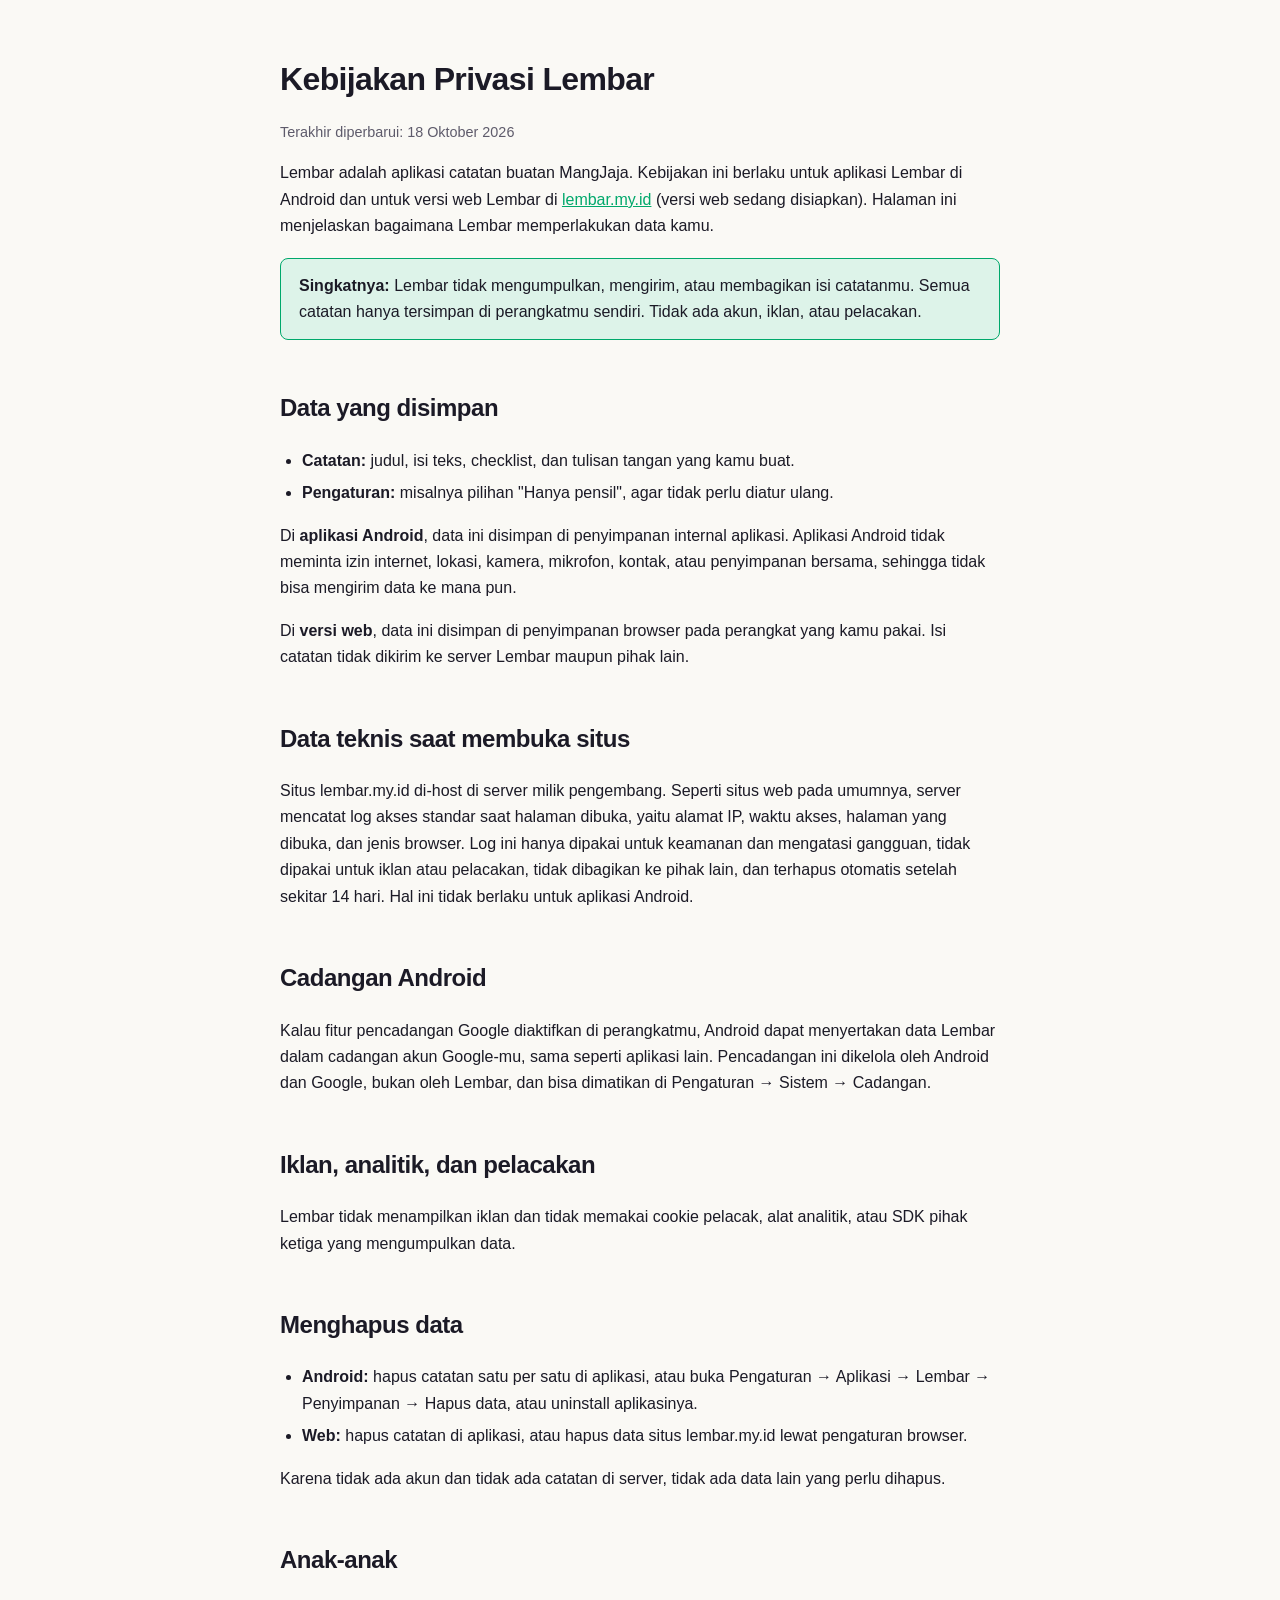
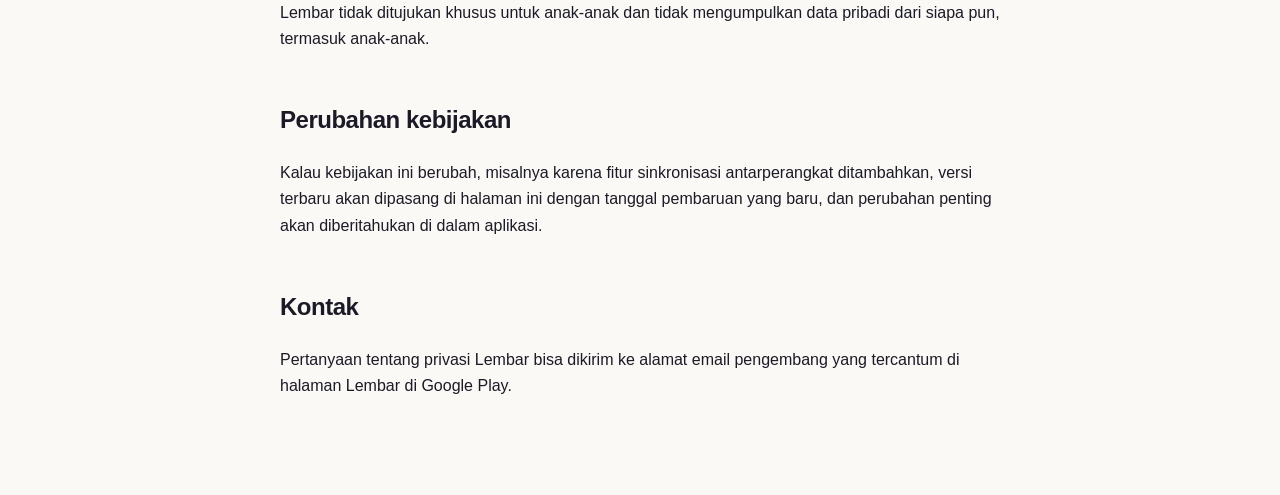
==== privacy/index.html @ 8554d425 "Latar situs #FAF9F5 sesuai aplikasi Co-Authored-By: Claude Opus 5.5 <noreply@anthropic.com> Claude-S" ====
<!doctype html>
<html lang="id">
<head>
  <meta charset="utf-8" />
  <meta name="viewport" content="width=device-width, initial-scale=1" />
  <title>Kebijakan Privasi - Lembar</title>
  <style>
    body { font-family: -apple-system, "Segoe UI", Roboto, Arial, sans-serif; max-width: 720px; margin: 0 auto; padding: 32px 20px 80px; color: #1B1A26; background: #FAF9F5; line-height: 1.65; }
    h1 { font-family: -apple-system, "Segoe UI", Roboto, Arial, sans-serif; font-weight: 800; letter-spacing: -0.02em; font-size: 2em; margin-bottom: 4px; }
    h2 { font-family: -apple-system, "Segoe UI", Roboto, Arial, sans-serif; font-weight: 800; letter-spacing: -0.02em; margin-top: 2em; }
    .updated { color: #5E5B6B; font-size: 0.9em; }
    .box { background: #DDF3E9; border-radius: 8px; border: 1.5px solid #00A86B; padding: 14px 18px; margin: 18px 0; }
    ul { padding-left: 22px; }
    li { margin-bottom: 6px; }
    a { color: #00A86B; }
  </style>
</head>
<body>
  <h1>Kebijakan Privasi Lembar</h1>
  <p class="updated">Terakhir diperbarui: 18 Oktober 2026</p>

  <p>Lembar adalah aplikasi catatan buatan MangJaja. Kebijakan ini berlaku untuk aplikasi Lembar
  di Android dan untuk versi web Lembar di <a href="https://lembar.my.id">lembar.my.id</a>
  (versi web sedang disiapkan). Halaman ini menjelaskan bagaimana Lembar memperlakukan data kamu.</p>

  <div class="box">
    <strong>Singkatnya:</strong> Lembar tidak mengumpulkan, mengirim, atau membagikan isi catatanmu.
    Semua catatan hanya tersimpan di perangkatmu sendiri. Tidak ada akun, iklan, atau pelacakan.
  </div>

  <h2>Data yang disimpan</h2>
  <ul>
    <li><strong>Catatan:</strong> judul, isi teks, checklist, dan tulisan tangan yang kamu buat.</li>
    <li><strong>Pengaturan:</strong> misalnya pilihan "Hanya pensil", agar tidak perlu diatur ulang.</li>
  </ul>
  <p>Di <strong>aplikasi Android</strong>, data ini disimpan di penyimpanan internal aplikasi.
  Aplikasi Android tidak meminta izin internet, lokasi, kamera, mikrofon, kontak, atau penyimpanan
  bersama, sehingga tidak bisa mengirim data ke mana pun.</p>
  <p>Di <strong>versi web</strong>, data ini disimpan di penyimpanan browser pada perangkat yang
  kamu pakai. Isi catatan tidak dikirim ke server Lembar maupun pihak lain.</p>

  <h2>Data teknis saat membuka situs</h2>
  <p>Situs lembar.my.id di-host di server milik pengembang. Seperti situs web pada umumnya, server
  mencatat log akses standar saat halaman dibuka, yaitu alamat IP, waktu akses, halaman yang
  dibuka, dan jenis browser. Log ini hanya dipakai untuk keamanan dan mengatasi gangguan, tidak
  dipakai untuk iklan atau pelacakan, tidak dibagikan ke pihak lain, dan terhapus otomatis setelah
  sekitar 14 hari. Hal ini tidak berlaku untuk aplikasi Android.</p>

  <h2>Cadangan Android</h2>
  <p>Kalau fitur pencadangan Google diaktifkan di perangkatmu, Android dapat menyertakan data
  Lembar dalam cadangan akun Google-mu, sama seperti aplikasi lain. Pencadangan ini dikelola oleh
  Android dan Google, bukan oleh Lembar, dan bisa dimatikan di Pengaturan &rarr; Sistem &rarr;
  Cadangan.</p>

  <h2>Iklan, analitik, dan pelacakan</h2>
  <p>Lembar tidak menampilkan iklan dan tidak memakai cookie pelacak, alat analitik, atau SDK pihak
  ketiga yang mengumpulkan data.</p>

  <h2>Menghapus data</h2>
  <ul>
    <li><strong>Android:</strong> hapus catatan satu per satu di aplikasi, atau buka Pengaturan &rarr;
      Aplikasi &rarr; Lembar &rarr; Penyimpanan &rarr; Hapus data, atau uninstall aplikasinya.</li>
    <li><strong>Web:</strong> hapus catatan di aplikasi, atau hapus data situs lembar.my.id lewat
      pengaturan browser.</li>
  </ul>
  <p>Karena tidak ada akun dan tidak ada catatan di server, tidak ada data lain yang perlu dihapus.</p>

  <h2>Anak-anak</h2>
  <p>Lembar tidak ditujukan khusus untuk anak-anak dan tidak mengumpulkan data pribadi dari siapa pun,
  termasuk anak-anak.</p>

  <h2>Perubahan kebijakan</h2>
  <p>Kalau kebijakan ini berubah, misalnya karena fitur sinkronisasi antarperangkat ditambahkan,
  versi terbaru akan dipasang di halaman ini dengan tanggal pembaruan yang baru, dan perubahan
  penting akan diberitahukan di dalam aplikasi.</p>

  <h2>Kontak</h2>
  <p>Pertanyaan tentang privasi Lembar bisa dikirim ke alamat email pengembang yang tercantum di
  halaman Lembar di Google Play.</p>
</body>
</html>
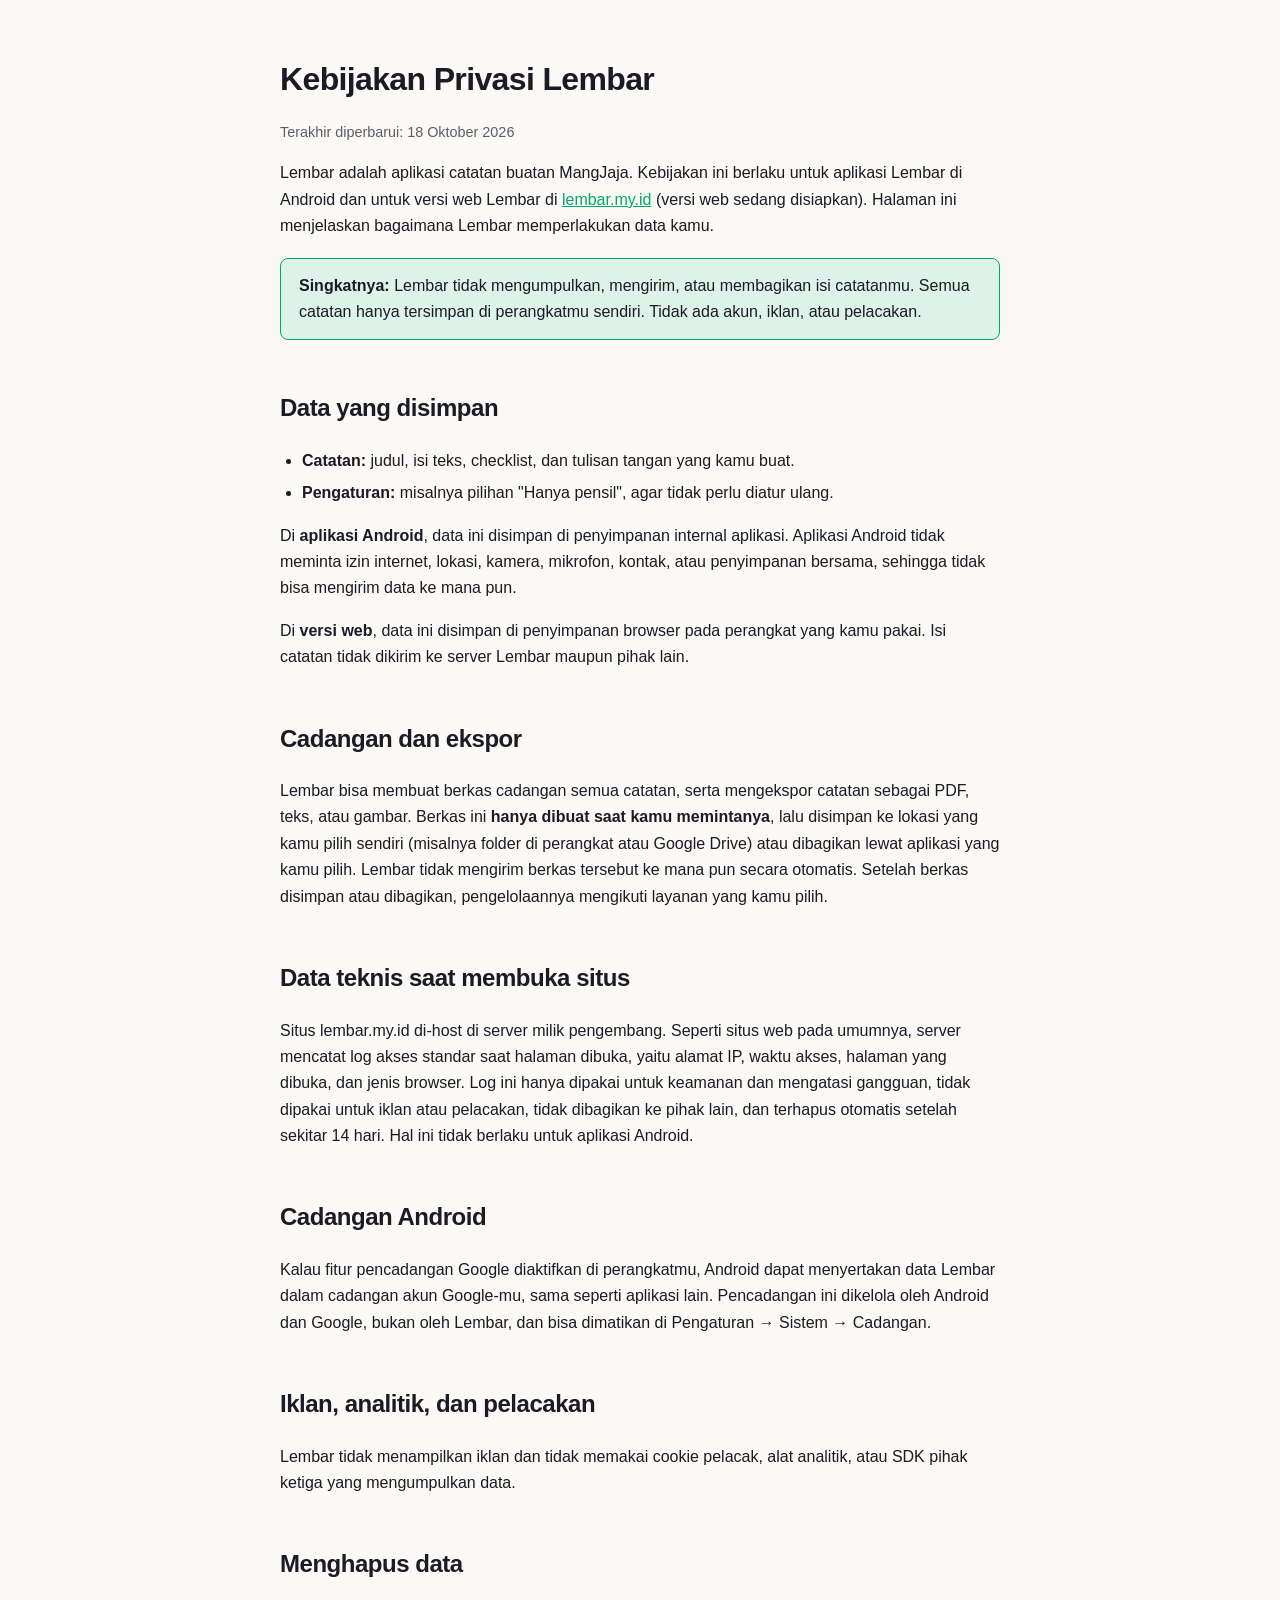
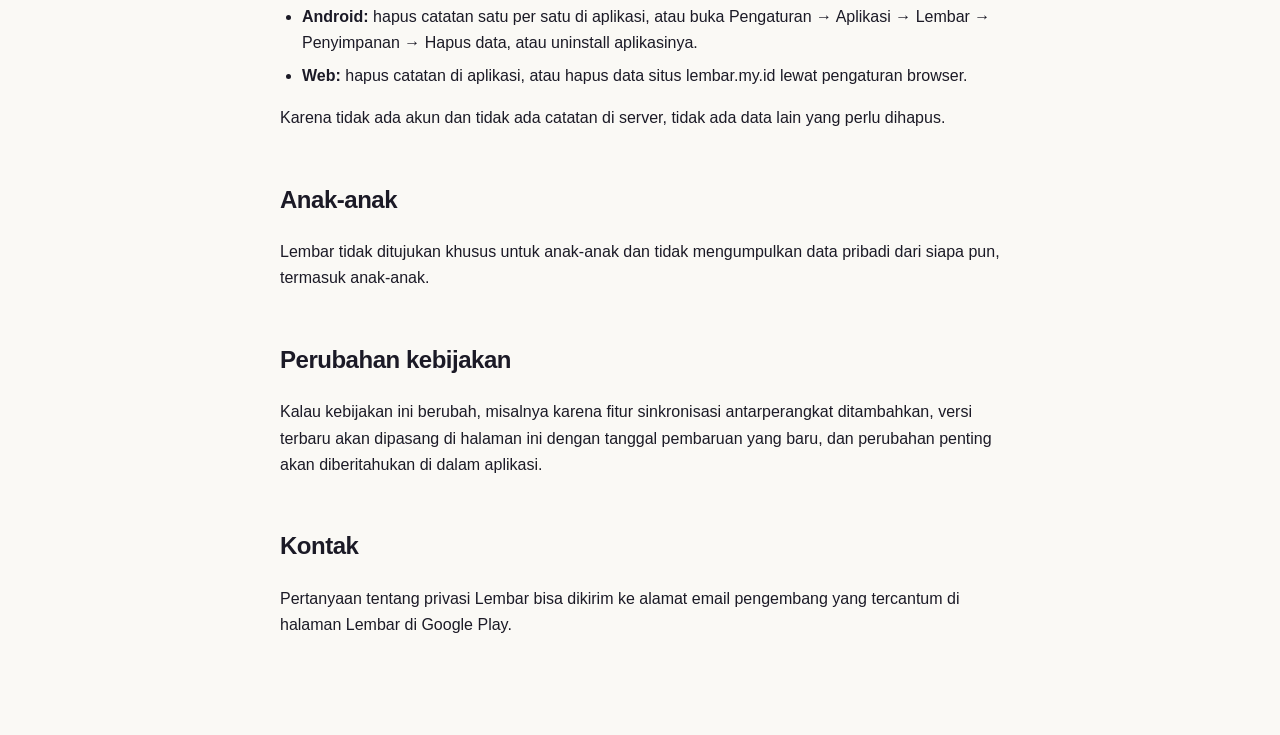
==== commit ba40a0f1: "Kebijakan privasi: cadangan dan ekspor hanya atas permintaan pengguna Co-Authored-By: Claude Opus 5." ====
--- a/privacy/index.html
+++ b/privacy/index.html
@@ -39,6 +39,13 @@
   <p>Di <strong>versi web</strong>, data ini disimpan di penyimpanan browser pada perangkat yang
   kamu pakai. Isi catatan tidak dikirim ke server Lembar maupun pihak lain.</p>
 
+  <h2>Cadangan dan ekspor</h2>
+  <p>Lembar bisa membuat berkas cadangan semua catatan, serta mengekspor catatan sebagai PDF, teks,
+  atau gambar. Berkas ini <strong>hanya dibuat saat kamu memintanya</strong>, lalu disimpan ke lokasi
+  yang kamu pilih sendiri (misalnya folder di perangkat atau Google Drive) atau dibagikan lewat
+  aplikasi yang kamu pilih. Lembar tidak mengirim berkas tersebut ke mana pun secara otomatis.
+  Setelah berkas disimpan atau dibagikan, pengelolaannya mengikuti layanan yang kamu pilih.</p>
+
   <h2>Data teknis saat membuka situs</h2>
   <p>Situs lembar.my.id di-host di server milik pengembang. Seperti situs web pada umumnya, server
   mencatat log akses standar saat halaman dibuka, yaitu alamat IP, waktu akses, halaman yang
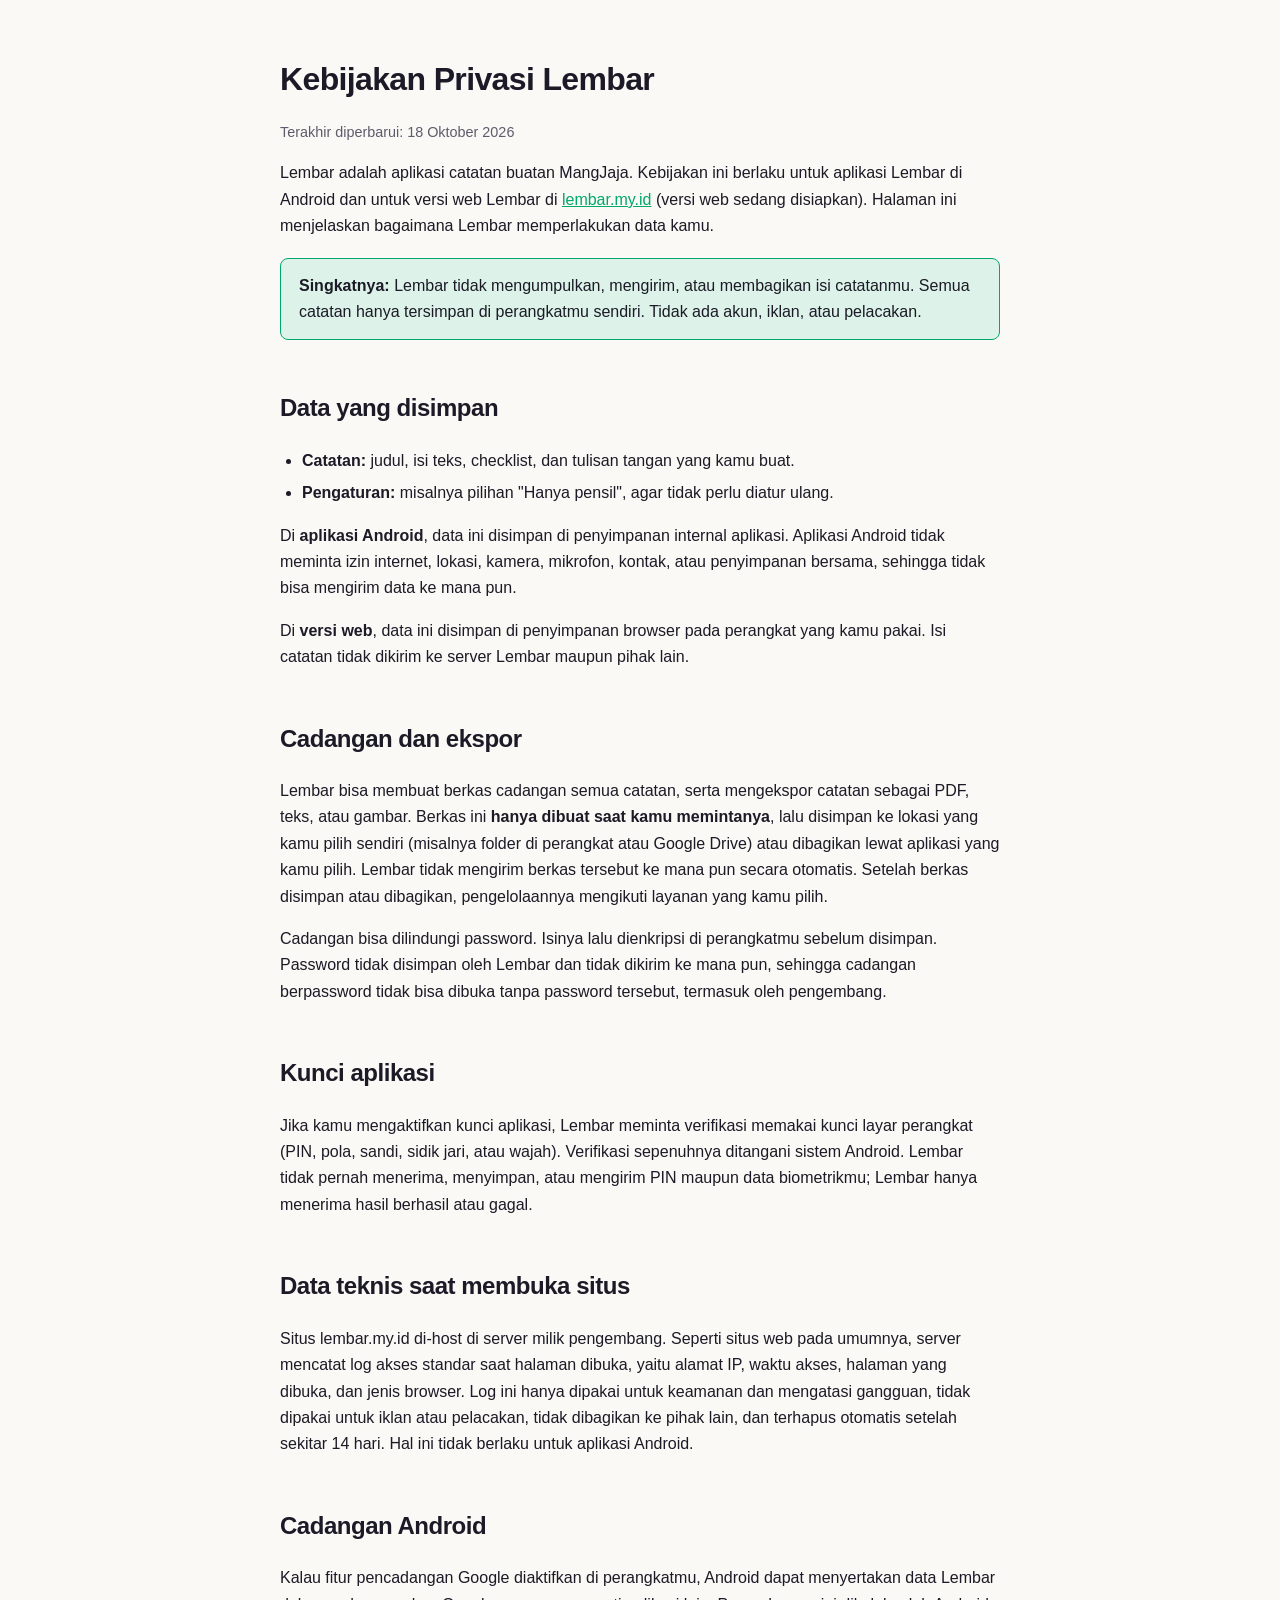
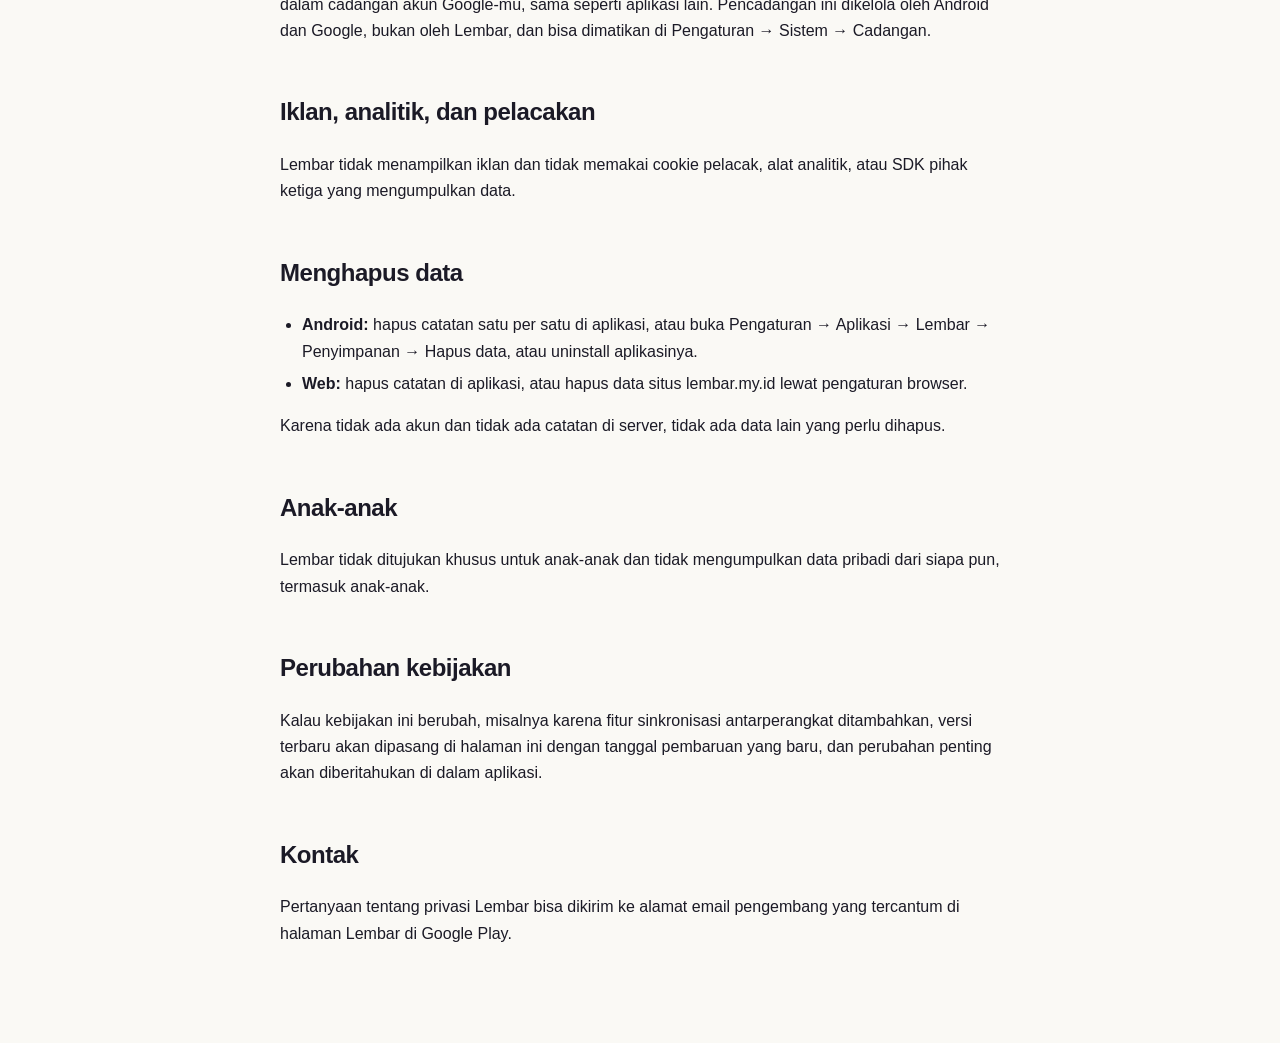
==== commit f494a032: "Kebijakan privasi: kunci aplikasi dan cadangan berpassword Co-Authored-By: Claude Opus 5.5 <noreply@" ====
--- a/privacy/index.html
+++ b/privacy/index.html
@@ -45,6 +45,15 @@
   yang kamu pilih sendiri (misalnya folder di perangkat atau Google Drive) atau dibagikan lewat
   aplikasi yang kamu pilih. Lembar tidak mengirim berkas tersebut ke mana pun secara otomatis.
   Setelah berkas disimpan atau dibagikan, pengelolaannya mengikuti layanan yang kamu pilih.</p>
+  <p>Cadangan bisa dilindungi password. Isinya lalu dienkripsi di perangkatmu sebelum disimpan.
+  Password tidak disimpan oleh Lembar dan tidak dikirim ke mana pun, sehingga cadangan berpassword
+  tidak bisa dibuka tanpa password tersebut, termasuk oleh pengembang.</p>
+
+  <h2>Kunci aplikasi</h2>
+  <p>Jika kamu mengaktifkan kunci aplikasi, Lembar meminta verifikasi memakai kunci layar perangkat
+  (PIN, pola, sandi, sidik jari, atau wajah). Verifikasi sepenuhnya ditangani sistem Android. Lembar
+  tidak pernah menerima, menyimpan, atau mengirim PIN maupun data biometrikmu; Lembar hanya menerima
+  hasil berhasil atau gagal.</p>
 
   <h2>Data teknis saat membuka situs</h2>
   <p>Situs lembar.my.id di-host di server milik pengembang. Seperti situs web pada umumnya, server
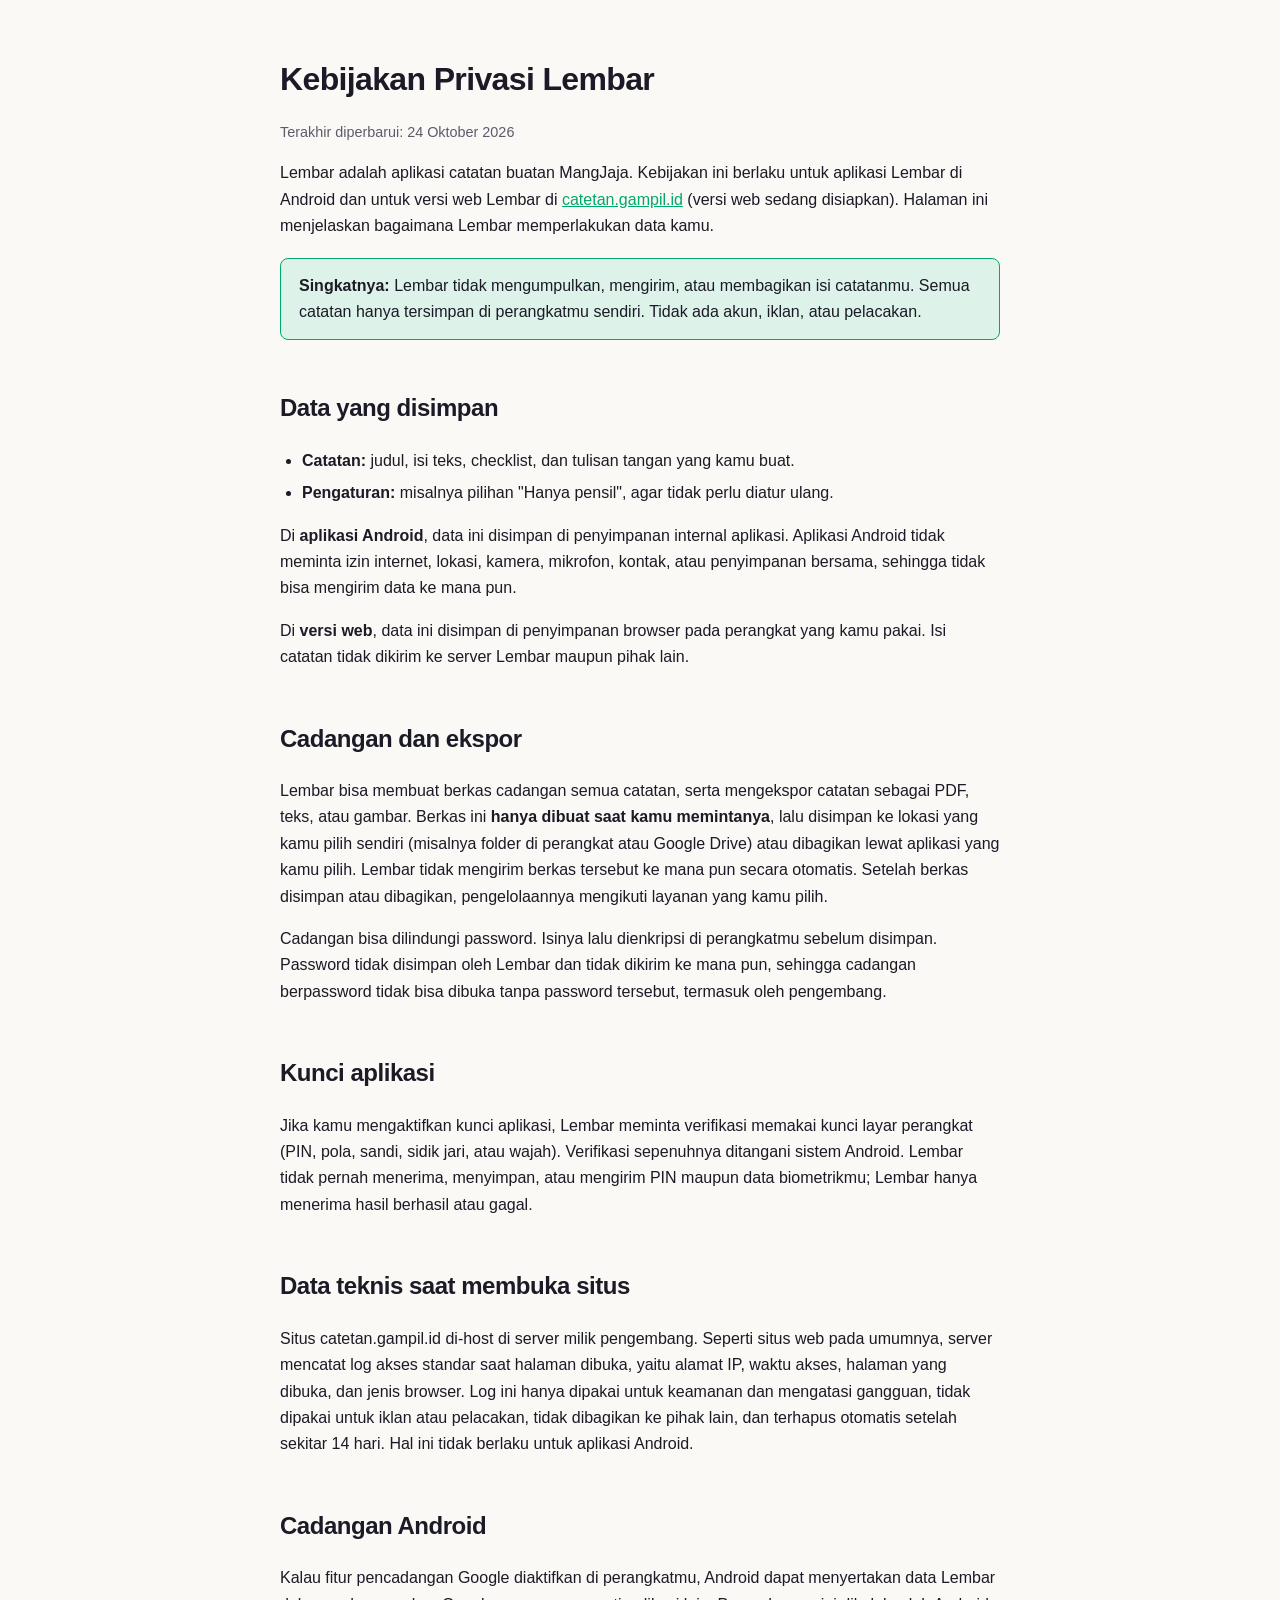
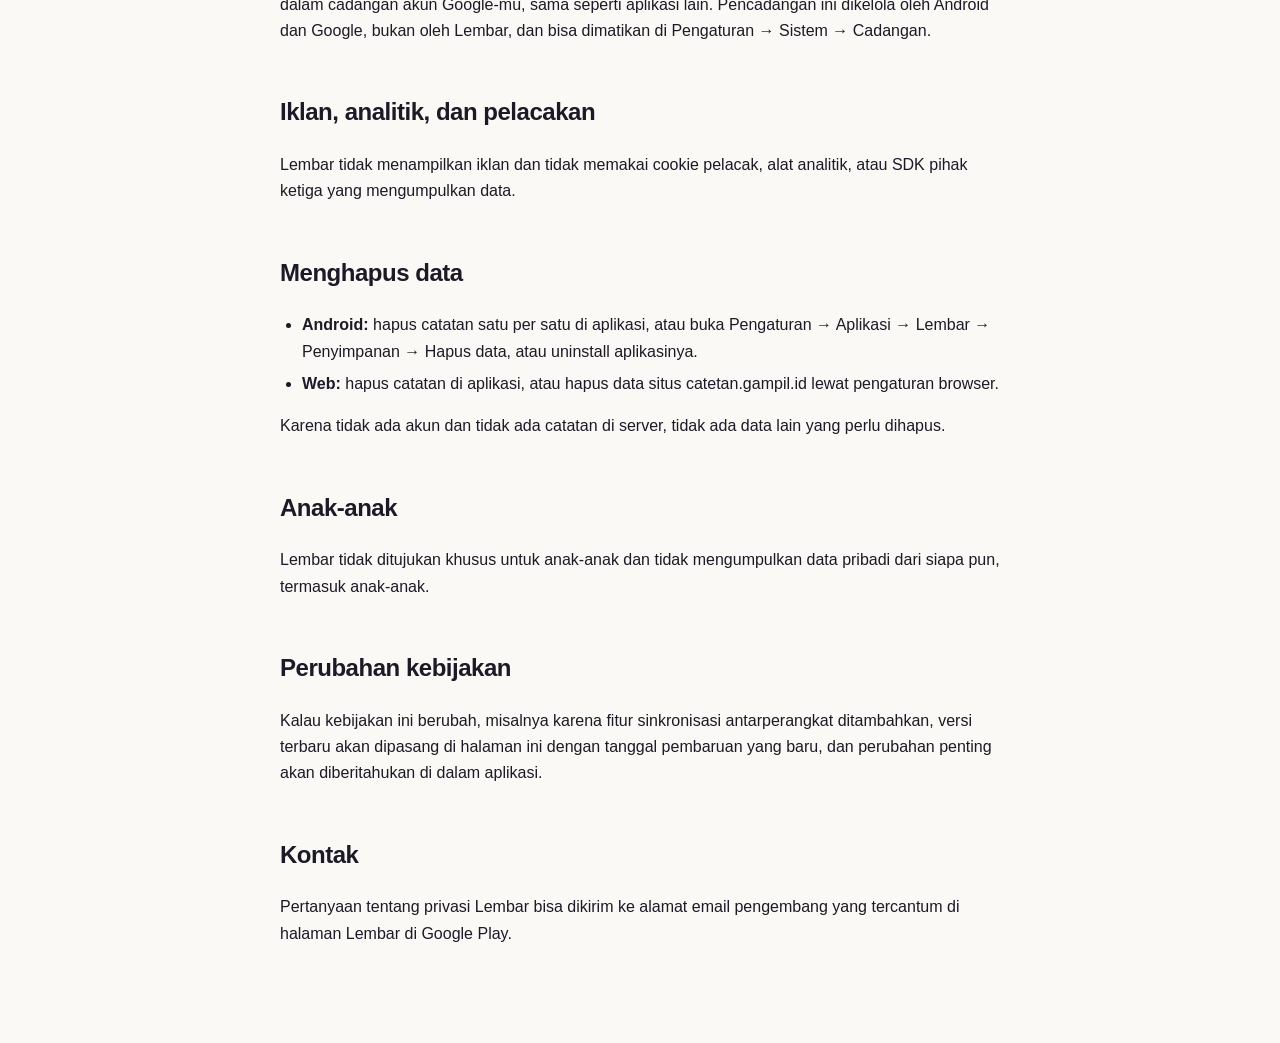
==== commit 27084581: "Pindah ke domain catetan.gampil.id lembar.my.id dialihkan permanen ke domain baru.  Co-Authored-By: " ====
--- a/privacy/index.html
+++ b/privacy/index.html
@@ -17,10 +17,10 @@
 </head>
 <body>
   <h1>Kebijakan Privasi Lembar</h1>
-  <p class="updated">Terakhir diperbarui: 18 Oktober 2026</p>
+  <p class="updated">Terakhir diperbarui: 24 Oktober 2026</p>
 
   <p>Lembar adalah aplikasi catatan buatan MangJaja. Kebijakan ini berlaku untuk aplikasi Lembar
-  di Android dan untuk versi web Lembar di <a href="https://lembar.my.id">lembar.my.id</a>
+  di Android dan untuk versi web Lembar di <a href="https://catetan.gampil.id">catetan.gampil.id</a>
   (versi web sedang disiapkan). Halaman ini menjelaskan bagaimana Lembar memperlakukan data kamu.</p>
 
   <div class="box">
@@ -56,7 +56,7 @@
   hasil berhasil atau gagal.</p>
 
   <h2>Data teknis saat membuka situs</h2>
-  <p>Situs lembar.my.id di-host di server milik pengembang. Seperti situs web pada umumnya, server
+  <p>Situs catetan.gampil.id di-host di server milik pengembang. Seperti situs web pada umumnya, server
   mencatat log akses standar saat halaman dibuka, yaitu alamat IP, waktu akses, halaman yang
   dibuka, dan jenis browser. Log ini hanya dipakai untuk keamanan dan mengatasi gangguan, tidak
   dipakai untuk iklan atau pelacakan, tidak dibagikan ke pihak lain, dan terhapus otomatis setelah
@@ -76,7 +76,7 @@
   <ul>
     <li><strong>Android:</strong> hapus catatan satu per satu di aplikasi, atau buka Pengaturan &rarr;
       Aplikasi &rarr; Lembar &rarr; Penyimpanan &rarr; Hapus data, atau uninstall aplikasinya.</li>
-    <li><strong>Web:</strong> hapus catatan di aplikasi, atau hapus data situs lembar.my.id lewat
+    <li><strong>Web:</strong> hapus catatan di aplikasi, atau hapus data situs catetan.gampil.id lewat
       pengaturan browser.</li>
   </ul>
   <p>Karena tidak ada akun dan tidak ada catatan di server, tidak ada data lain yang perlu dihapus.</p>
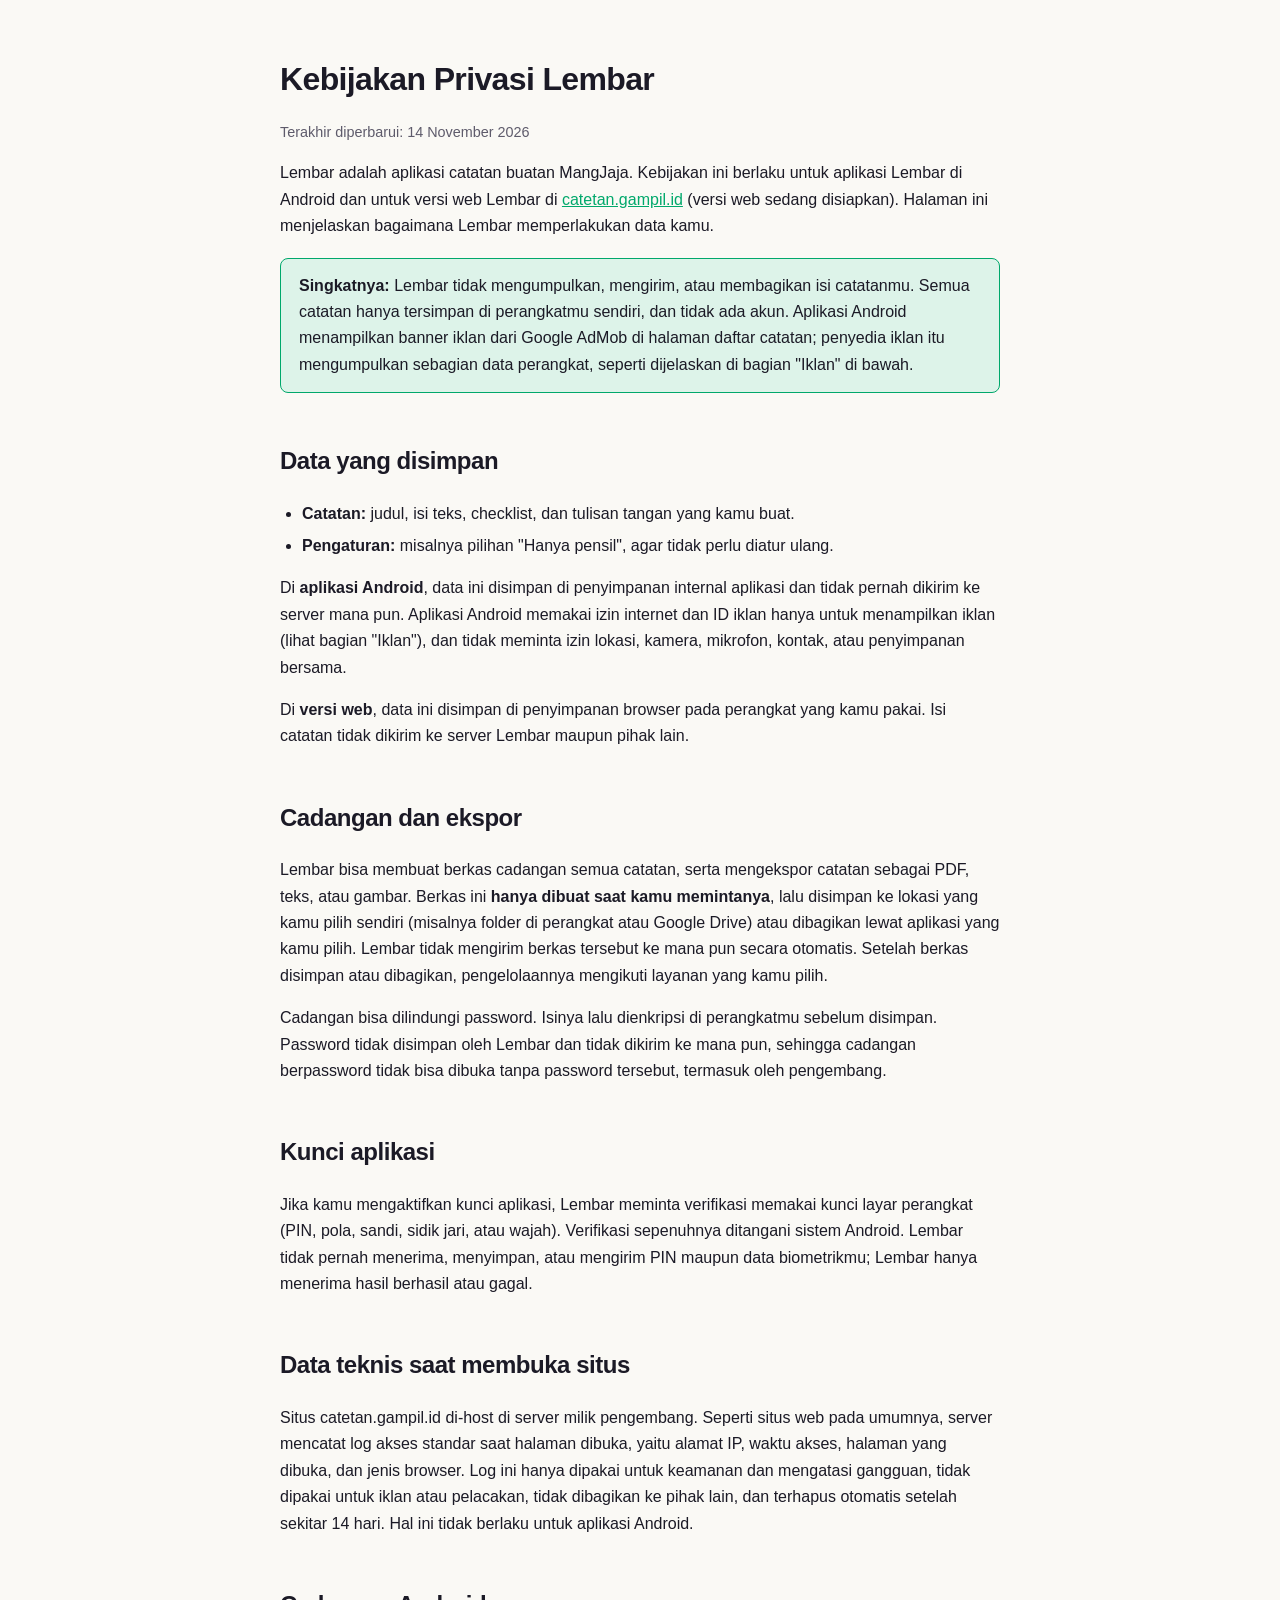
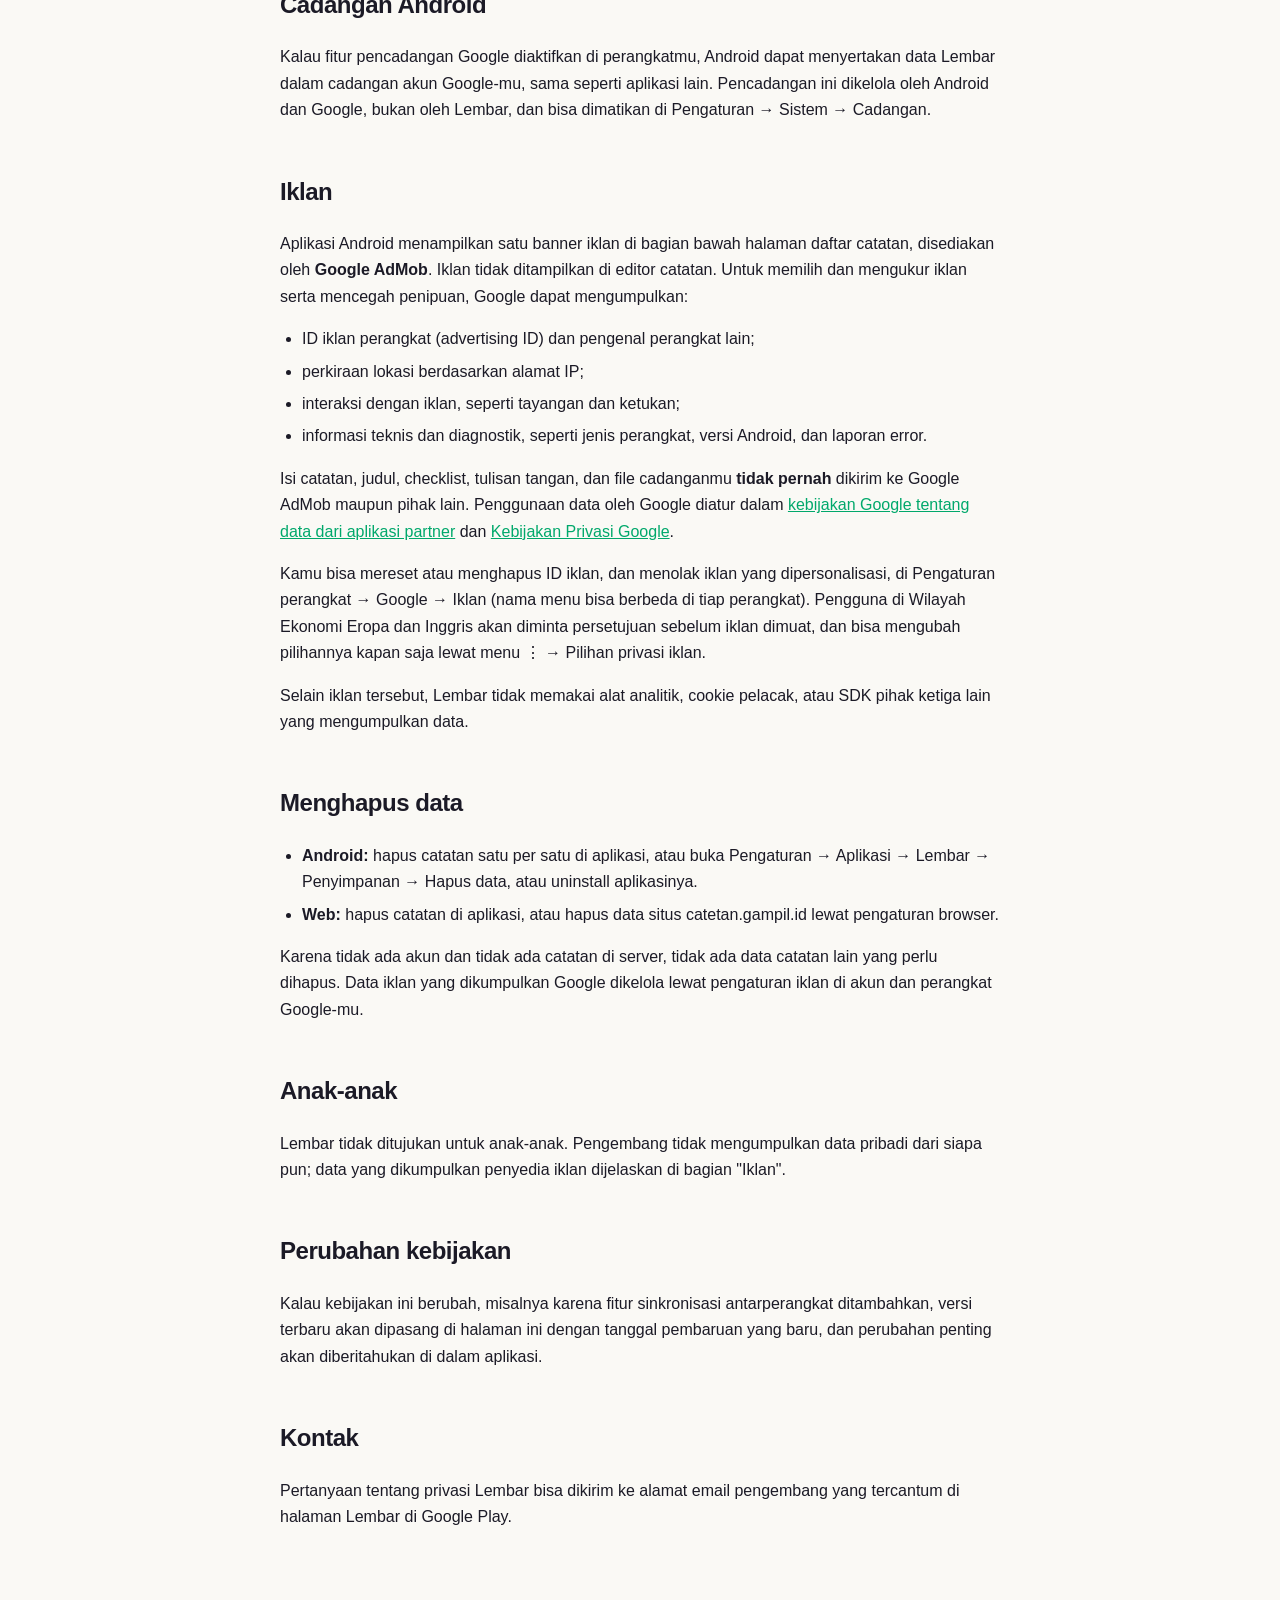
==== commit eddb9bff: "Kebijakan privasi: jelaskan banner Google AdMob di aplikasi Android Co-Authored-By: Claude Opus 5.5 " ====
--- a/privacy/index.html
+++ b/privacy/index.html
@@ -17,7 +17,7 @@
 </head>
 <body>
   <h1>Kebijakan Privasi Lembar</h1>
-  <p class="updated">Terakhir diperbarui: 24 Oktober 2026</p>
+  <p class="updated">Terakhir diperbarui: 14 November 2026</p>
 
   <p>Lembar adalah aplikasi catatan buatan MangJaja. Kebijakan ini berlaku untuk aplikasi Lembar
   di Android dan untuk versi web Lembar di <a href="https://catetan.gampil.id">catetan.gampil.id</a>
@@ -25,7 +25,9 @@
 
   <div class="box">
     <strong>Singkatnya:</strong> Lembar tidak mengumpulkan, mengirim, atau membagikan isi catatanmu.
-    Semua catatan hanya tersimpan di perangkatmu sendiri. Tidak ada akun, iklan, atau pelacakan.
+    Semua catatan hanya tersimpan di perangkatmu sendiri, dan tidak ada akun. Aplikasi Android
+    menampilkan banner iklan dari Google AdMob di halaman daftar catatan; penyedia iklan itu
+    mengumpulkan sebagian data perangkat, seperti dijelaskan di bagian "Iklan" di bawah.
   </div>
 
   <h2>Data yang disimpan</h2>
@@ -33,9 +35,10 @@
     <li><strong>Catatan:</strong> judul, isi teks, checklist, dan tulisan tangan yang kamu buat.</li>
     <li><strong>Pengaturan:</strong> misalnya pilihan "Hanya pensil", agar tidak perlu diatur ulang.</li>
   </ul>
-  <p>Di <strong>aplikasi Android</strong>, data ini disimpan di penyimpanan internal aplikasi.
-  Aplikasi Android tidak meminta izin internet, lokasi, kamera, mikrofon, kontak, atau penyimpanan
-  bersama, sehingga tidak bisa mengirim data ke mana pun.</p>
+  <p>Di <strong>aplikasi Android</strong>, data ini disimpan di penyimpanan internal aplikasi dan
+  tidak pernah dikirim ke server mana pun. Aplikasi Android memakai izin internet dan ID iklan
+  hanya untuk menampilkan iklan (lihat bagian "Iklan"), dan tidak meminta izin lokasi, kamera,
+  mikrofon, kontak, atau penyimpanan bersama.</p>
   <p>Di <strong>versi web</strong>, data ini disimpan di penyimpanan browser pada perangkat yang
   kamu pakai. Isi catatan tidak dikirim ke server Lembar maupun pihak lain.</p>
 
@@ -68,9 +71,26 @@
   Android dan Google, bukan oleh Lembar, dan bisa dimatikan di Pengaturan &rarr; Sistem &rarr;
   Cadangan.</p>
 
-  <h2>Iklan, analitik, dan pelacakan</h2>
-  <p>Lembar tidak menampilkan iklan dan tidak memakai cookie pelacak, alat analitik, atau SDK pihak
-  ketiga yang mengumpulkan data.</p>
+  <h2>Iklan</h2>
+  <p>Aplikasi Android menampilkan satu banner iklan di bagian bawah halaman daftar catatan, disediakan
+  oleh <strong>Google AdMob</strong>. Iklan tidak ditampilkan di editor catatan. Untuk memilih dan
+  mengukur iklan serta mencegah penipuan, Google dapat mengumpulkan:</p>
+  <ul>
+    <li>ID iklan perangkat (advertising ID) dan pengenal perangkat lain;</li>
+    <li>perkiraan lokasi berdasarkan alamat IP;</li>
+    <li>interaksi dengan iklan, seperti tayangan dan ketukan;</li>
+    <li>informasi teknis dan diagnostik, seperti jenis perangkat, versi Android, dan laporan error.</li>
+  </ul>
+  <p>Isi catatan, judul, checklist, tulisan tangan, dan file cadanganmu <strong>tidak pernah</strong>
+  dikirim ke Google AdMob maupun pihak lain. Penggunaan data oleh Google diatur dalam
+  <a href="https://policies.google.com/technologies/partner-sites">kebijakan Google tentang data dari
+  aplikasi partner</a> dan <a href="https://policies.google.com/privacy">Kebijakan Privasi Google</a>.</p>
+  <p>Kamu bisa mereset atau menghapus ID iklan, dan menolak iklan yang dipersonalisasi, di
+  Pengaturan perangkat &rarr; Google &rarr; Iklan (nama menu bisa berbeda di tiap perangkat).
+  Pengguna di Wilayah Ekonomi Eropa dan Inggris akan diminta persetujuan sebelum iklan dimuat, dan
+  bisa mengubah pilihannya kapan saja lewat menu &#8942; &rarr; Pilihan privasi iklan.</p>
+  <p>Selain iklan tersebut, Lembar tidak memakai alat analitik, cookie pelacak, atau SDK pihak ketiga
+  lain yang mengumpulkan data.</p>
 
   <h2>Menghapus data</h2>
   <ul>
@@ -79,11 +99,13 @@
     <li><strong>Web:</strong> hapus catatan di aplikasi, atau hapus data situs catetan.gampil.id lewat
       pengaturan browser.</li>
   </ul>
-  <p>Karena tidak ada akun dan tidak ada catatan di server, tidak ada data lain yang perlu dihapus.</p>
+  <p>Karena tidak ada akun dan tidak ada catatan di server, tidak ada data catatan lain yang perlu
+  dihapus. Data iklan yang dikumpulkan Google dikelola lewat pengaturan iklan di akun dan perangkat
+  Google-mu.</p>
 
   <h2>Anak-anak</h2>
-  <p>Lembar tidak ditujukan khusus untuk anak-anak dan tidak mengumpulkan data pribadi dari siapa pun,
-  termasuk anak-anak.</p>
+  <p>Lembar tidak ditujukan untuk anak-anak. Pengembang tidak mengumpulkan data pribadi dari siapa
+  pun; data yang dikumpulkan penyedia iklan dijelaskan di bagian "Iklan".</p>
 
   <h2>Perubahan kebijakan</h2>
   <p>Kalau kebijakan ini berubah, misalnya karena fitur sinkronisasi antarperangkat ditambahkan,
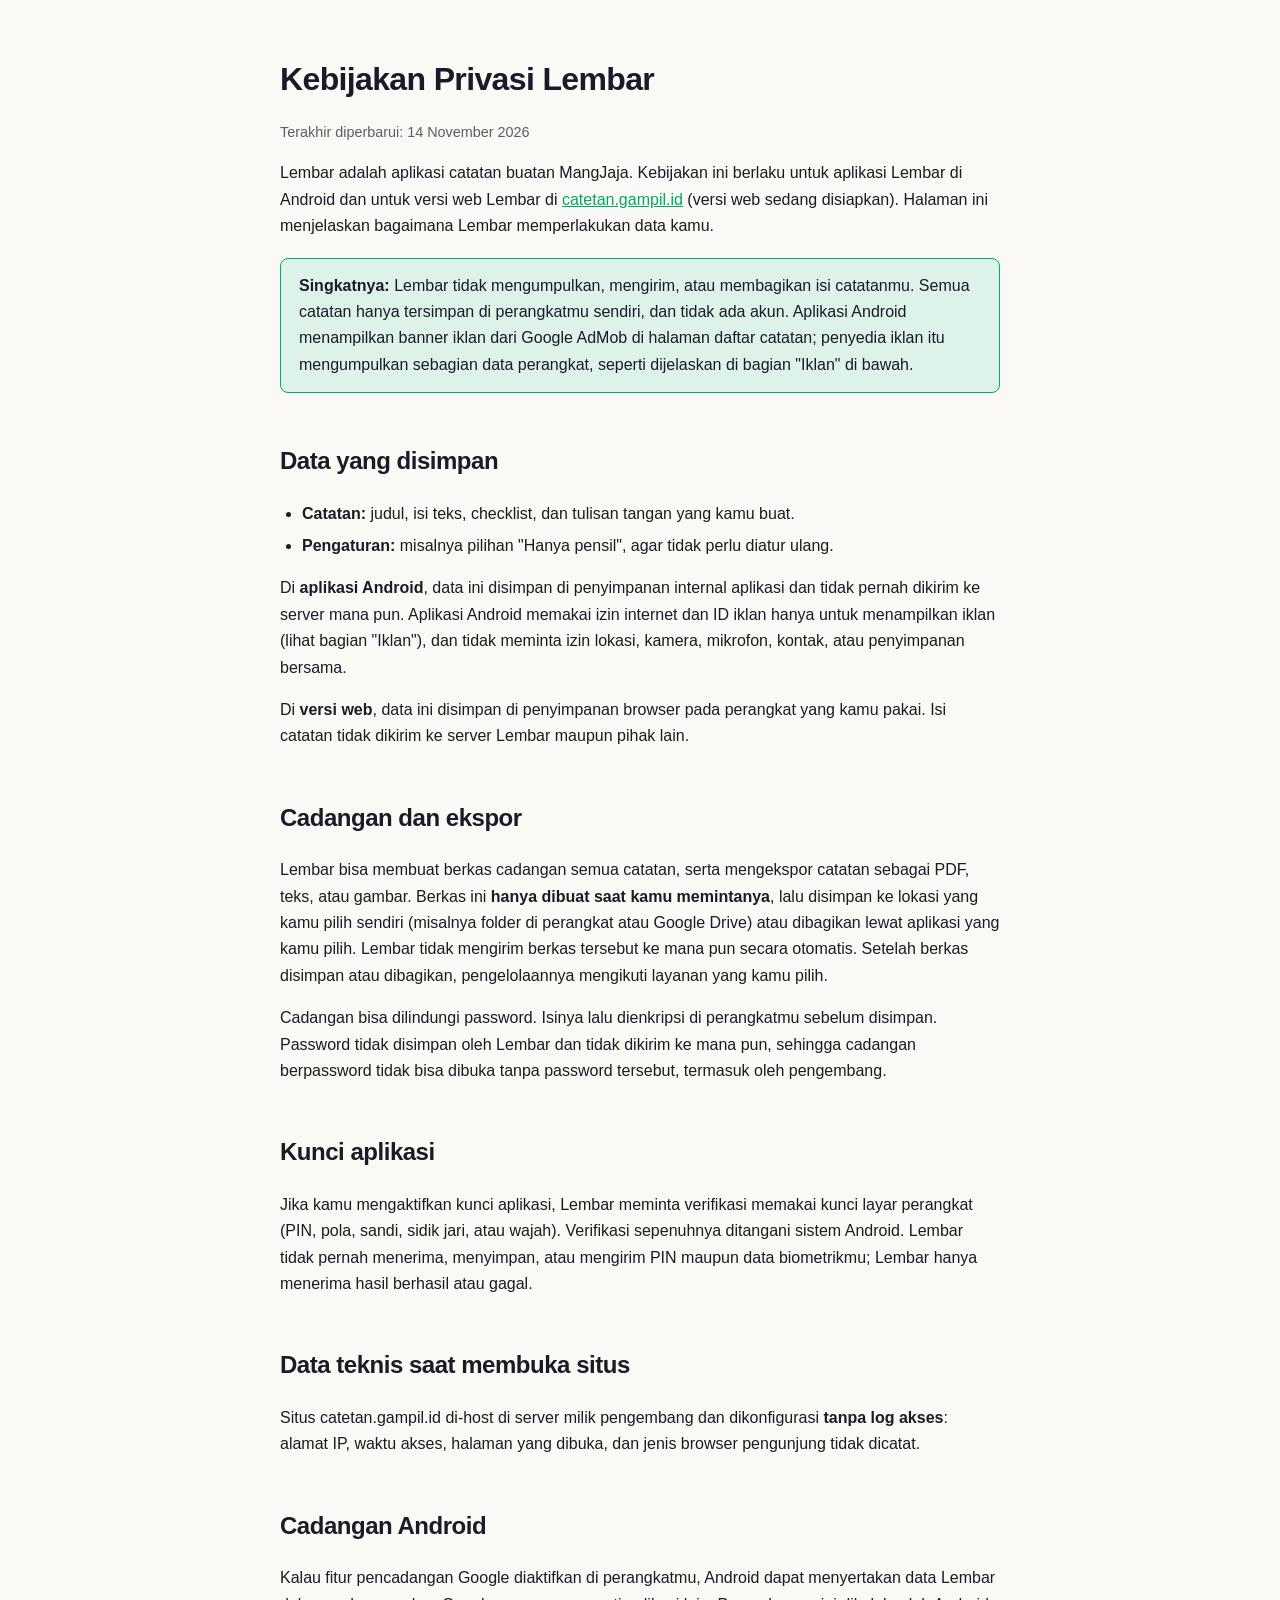
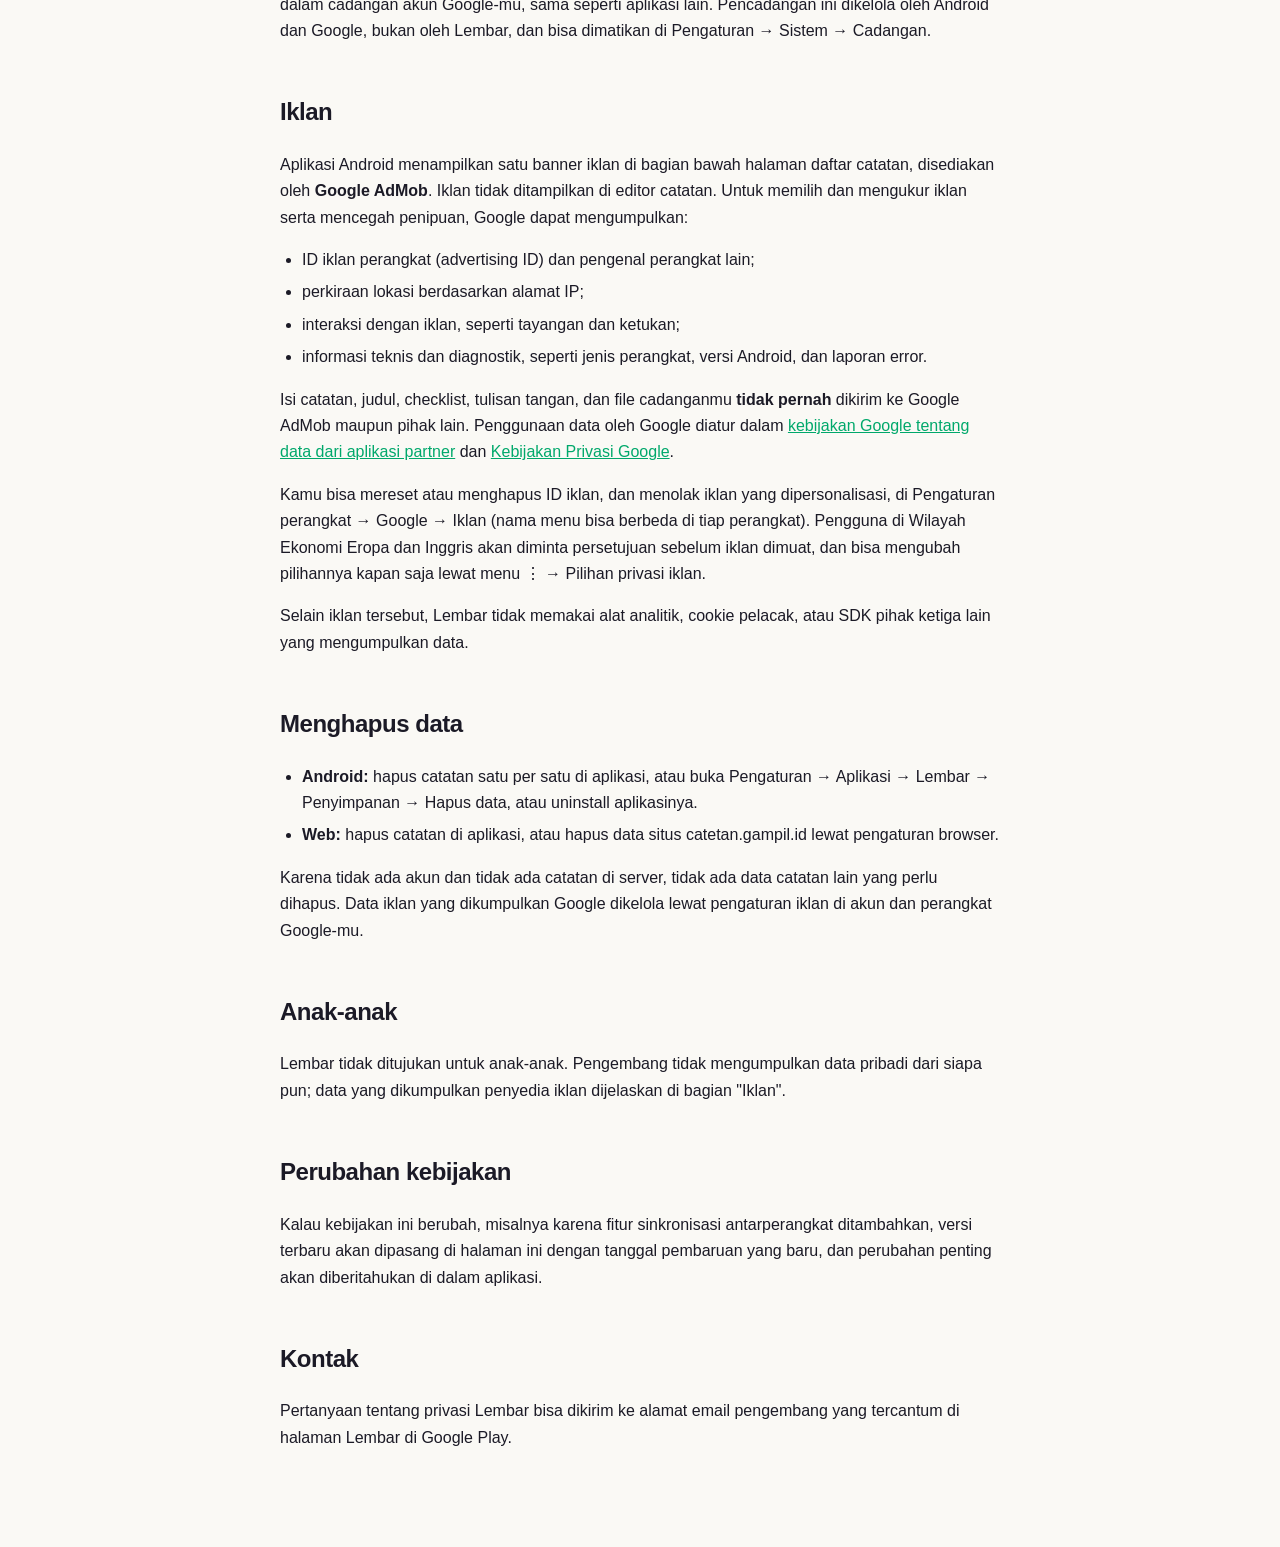
==== commit bca91e7e: "Situs catetan.gampil.id tanpa log akses Konfigurasi Nginx di README kini mematikan log akses (termas" ====
--- a/privacy/index.html
+++ b/privacy/index.html
@@ -59,11 +59,8 @@
   hasil berhasil atau gagal.</p>
 
   <h2>Data teknis saat membuka situs</h2>
-  <p>Situs catetan.gampil.id di-host di server milik pengembang. Seperti situs web pada umumnya, server
-  mencatat log akses standar saat halaman dibuka, yaitu alamat IP, waktu akses, halaman yang
-  dibuka, dan jenis browser. Log ini hanya dipakai untuk keamanan dan mengatasi gangguan, tidak
-  dipakai untuk iklan atau pelacakan, tidak dibagikan ke pihak lain, dan terhapus otomatis setelah
-  sekitar 14 hari. Hal ini tidak berlaku untuk aplikasi Android.</p>
+  <p>Situs catetan.gampil.id di-host di server milik pengembang dan dikonfigurasi <strong>tanpa log
+  akses</strong>: alamat IP, waktu akses, halaman yang dibuka, dan jenis browser pengunjung tidak dicatat.</p>
 
   <h2>Cadangan Android</h2>
   <p>Kalau fitur pencadangan Google diaktifkan di perangkatmu, Android dapat menyertakan data
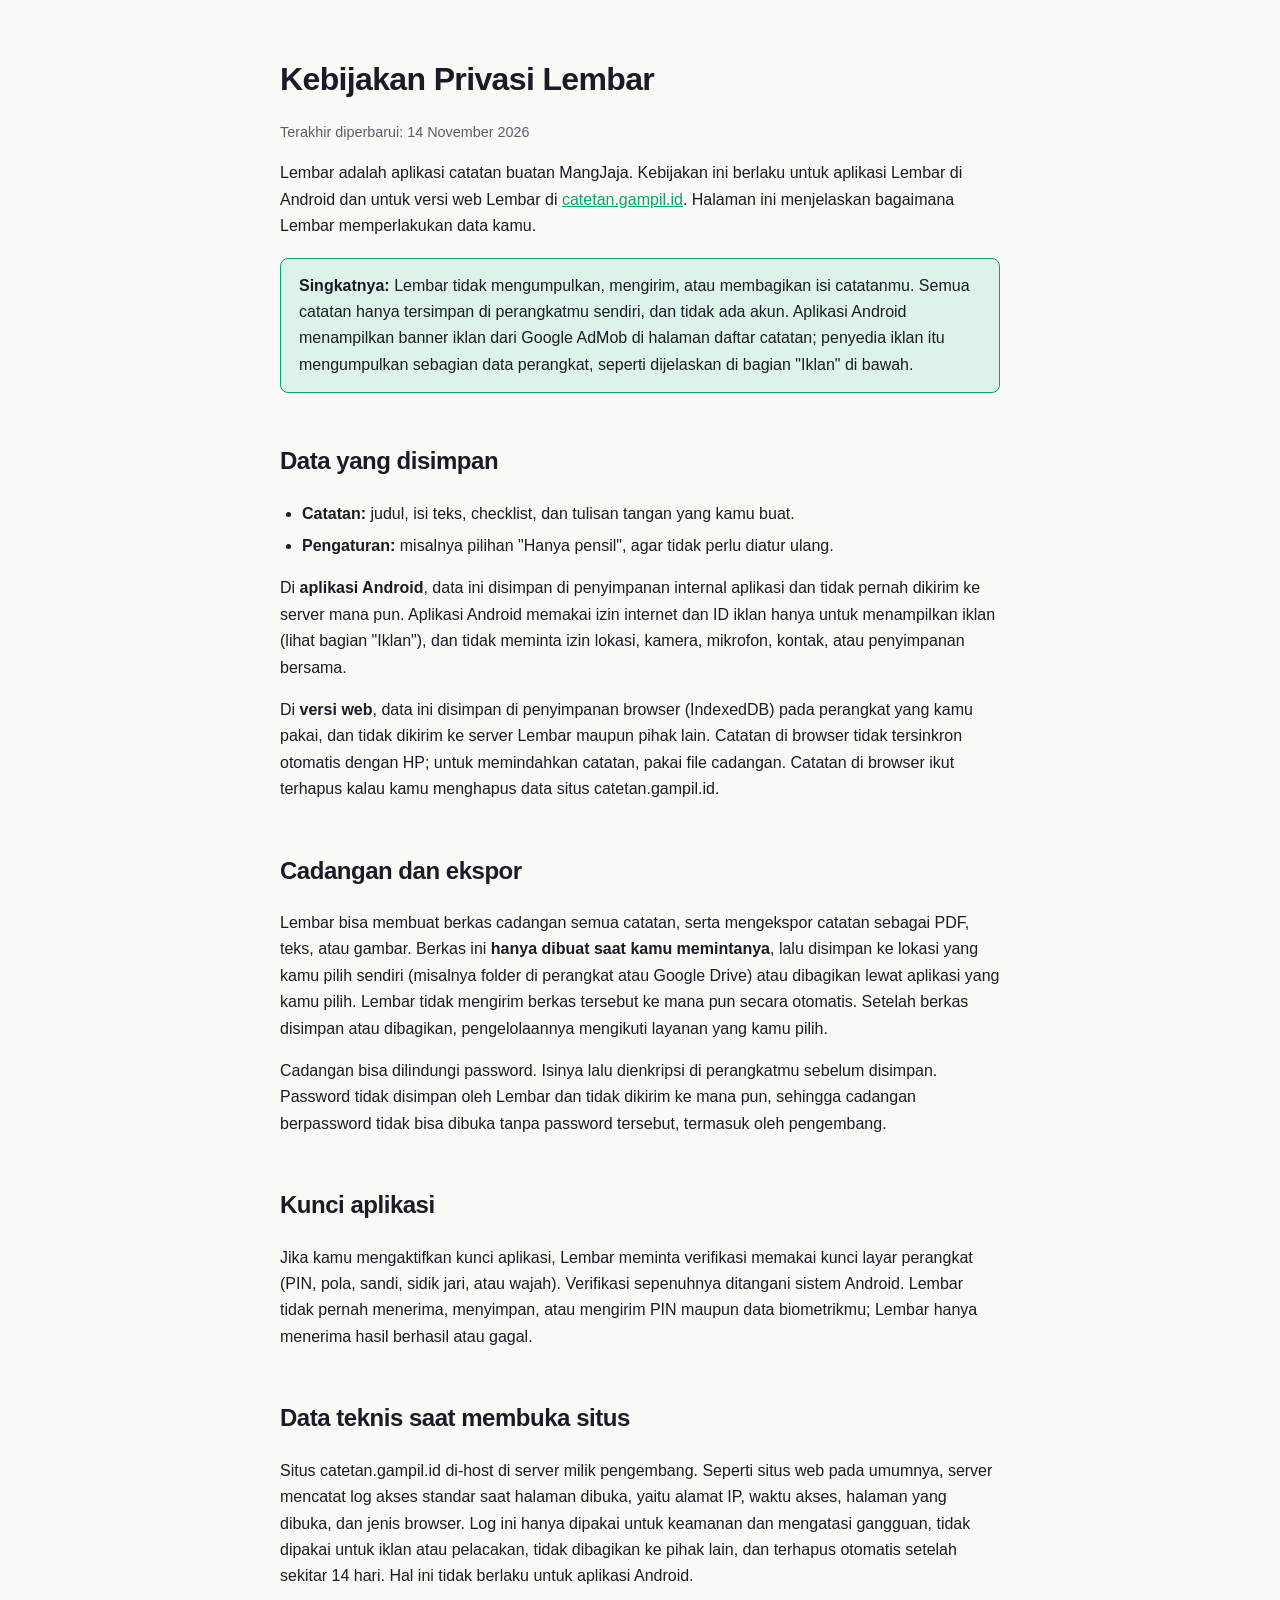
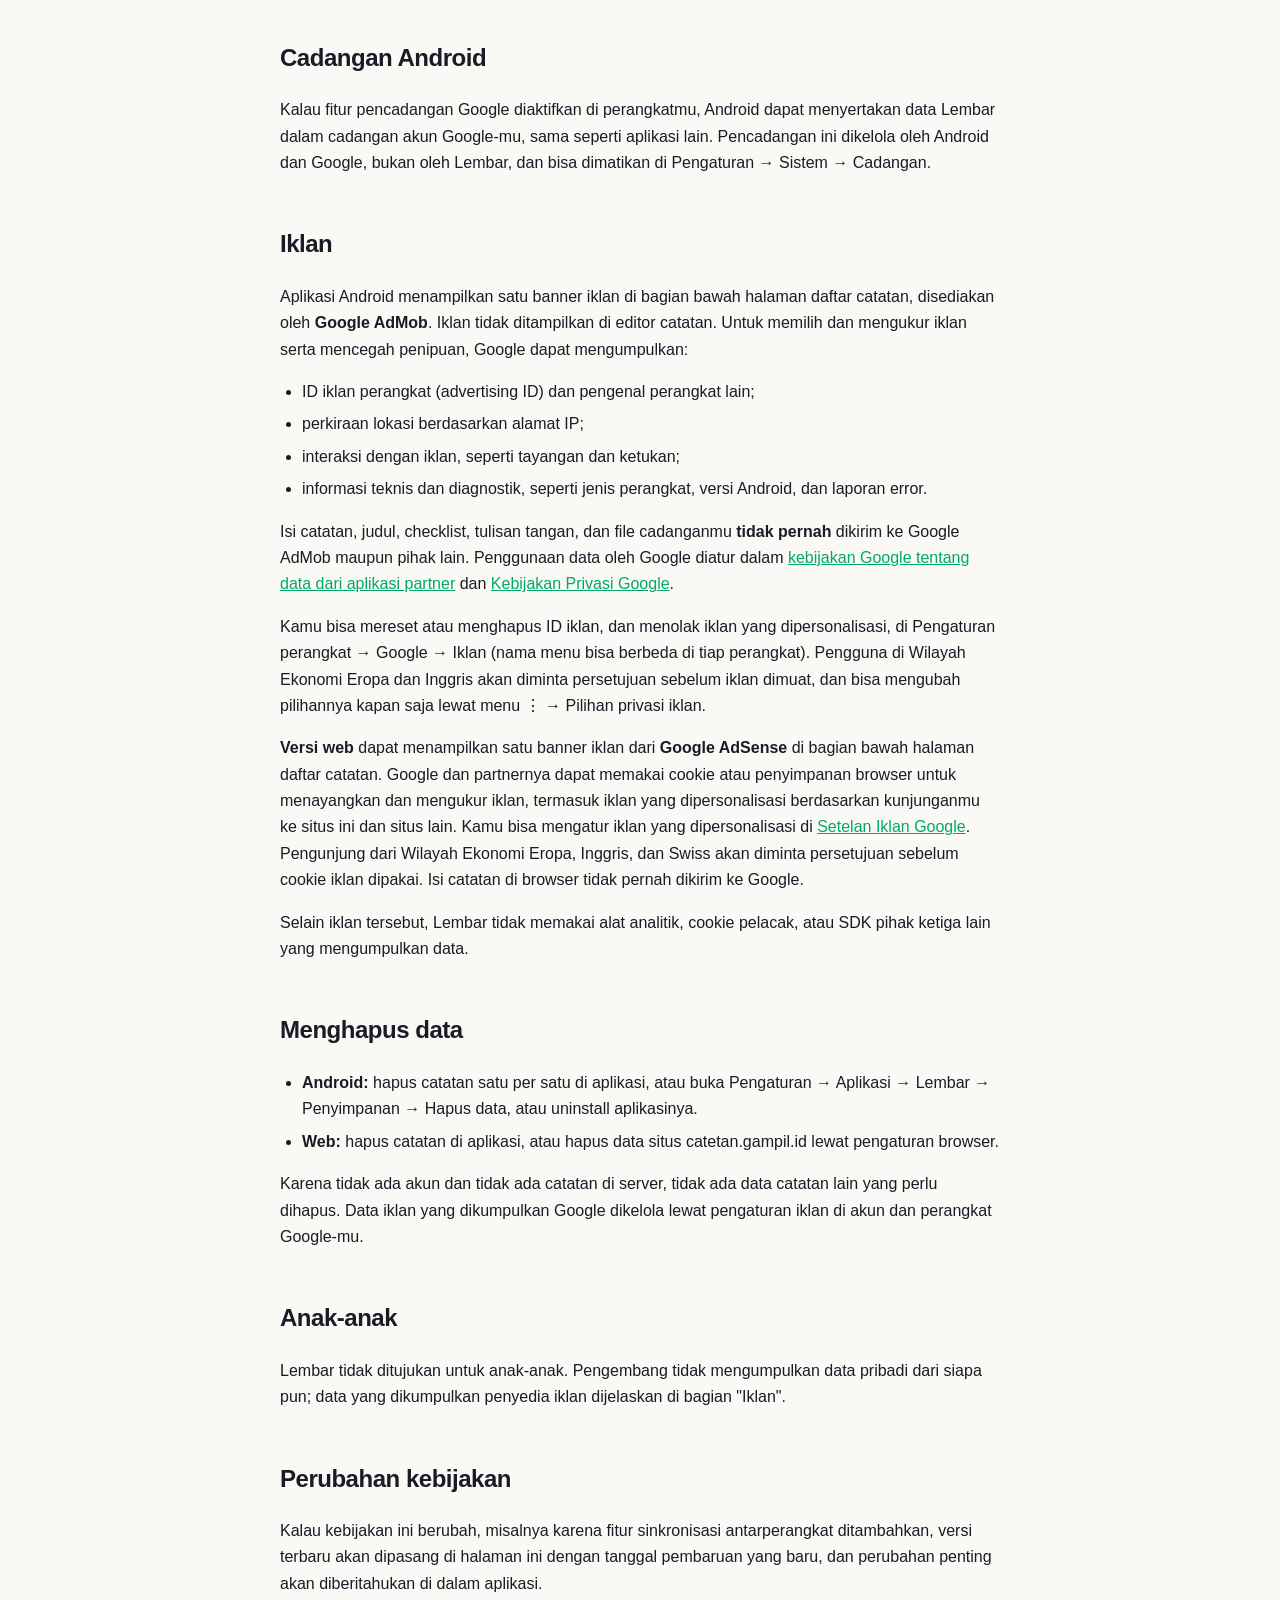
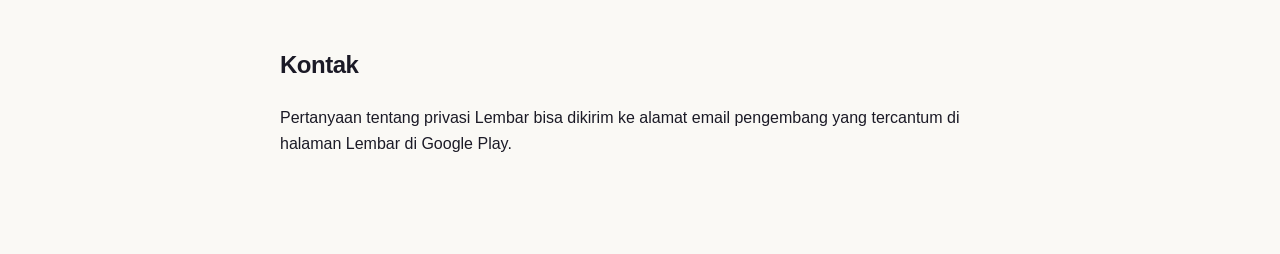
==== commit e4f37616: "Lembar versi web (tahap 1) di catetan.gampil.id - Daftar catatan, kategori (kelola), sematkan, warna" ====
--- a/privacy/index.html
+++ b/privacy/index.html
@@ -20,8 +20,8 @@
   <p class="updated">Terakhir diperbarui: 14 November 2026</p>
 
   <p>Lembar adalah aplikasi catatan buatan MangJaja. Kebijakan ini berlaku untuk aplikasi Lembar
-  di Android dan untuk versi web Lembar di <a href="https://catetan.gampil.id">catetan.gampil.id</a>
-  (versi web sedang disiapkan). Halaman ini menjelaskan bagaimana Lembar memperlakukan data kamu.</p>
+  di Android dan untuk versi web Lembar di <a href="https://catetan.gampil.id">catetan.gampil.id</a>.
+  Halaman ini menjelaskan bagaimana Lembar memperlakukan data kamu.</p>
 
   <div class="box">
     <strong>Singkatnya:</strong> Lembar tidak mengumpulkan, mengirim, atau membagikan isi catatanmu.
@@ -39,8 +39,10 @@
   tidak pernah dikirim ke server mana pun. Aplikasi Android memakai izin internet dan ID iklan
   hanya untuk menampilkan iklan (lihat bagian "Iklan"), dan tidak meminta izin lokasi, kamera,
   mikrofon, kontak, atau penyimpanan bersama.</p>
-  <p>Di <strong>versi web</strong>, data ini disimpan di penyimpanan browser pada perangkat yang
-  kamu pakai. Isi catatan tidak dikirim ke server Lembar maupun pihak lain.</p>
+  <p>Di <strong>versi web</strong>, data ini disimpan di penyimpanan browser (IndexedDB) pada perangkat
+  yang kamu pakai, dan tidak dikirim ke server Lembar maupun pihak lain. Catatan di browser tidak
+  tersinkron otomatis dengan HP; untuk memindahkan catatan, pakai file cadangan. Catatan di browser
+  ikut terhapus kalau kamu menghapus data situs catetan.gampil.id.</p>
 
   <h2>Cadangan dan ekspor</h2>
   <p>Lembar bisa membuat berkas cadangan semua catatan, serta mengekspor catatan sebagai PDF, teks,
@@ -59,8 +61,11 @@
   hasil berhasil atau gagal.</p>
 
   <h2>Data teknis saat membuka situs</h2>
-  <p>Situs catetan.gampil.id di-host di server milik pengembang dan dikonfigurasi <strong>tanpa log
-  akses</strong>: alamat IP, waktu akses, halaman yang dibuka, dan jenis browser pengunjung tidak dicatat.</p>
+  <p>Situs catetan.gampil.id di-host di server milik pengembang. Seperti situs web pada umumnya, server
+  mencatat log akses standar saat halaman dibuka, yaitu alamat IP, waktu akses, halaman yang
+  dibuka, dan jenis browser. Log ini hanya dipakai untuk keamanan dan mengatasi gangguan, tidak
+  dipakai untuk iklan atau pelacakan, tidak dibagikan ke pihak lain, dan terhapus otomatis setelah
+  sekitar 14 hari. Hal ini tidak berlaku untuk aplikasi Android.</p>
 
   <h2>Cadangan Android</h2>
   <p>Kalau fitur pencadangan Google diaktifkan di perangkatmu, Android dapat menyertakan data
@@ -86,6 +91,13 @@
   Pengaturan perangkat &rarr; Google &rarr; Iklan (nama menu bisa berbeda di tiap perangkat).
   Pengguna di Wilayah Ekonomi Eropa dan Inggris akan diminta persetujuan sebelum iklan dimuat, dan
   bisa mengubah pilihannya kapan saja lewat menu &#8942; &rarr; Pilihan privasi iklan.</p>
+  <p><strong>Versi web</strong> dapat menampilkan satu banner iklan dari <strong>Google AdSense</strong>
+  di bagian bawah halaman daftar catatan. Google dan partnernya dapat memakai cookie atau
+  penyimpanan browser untuk menayangkan dan mengukur iklan, termasuk iklan yang dipersonalisasi
+  berdasarkan kunjunganmu ke situs ini dan situs lain. Kamu bisa mengatur iklan yang dipersonalisasi
+  di <a href="https://adssettings.google.com">Setelan Iklan Google</a>. Pengunjung dari Wilayah
+  Ekonomi Eropa, Inggris, dan Swiss akan diminta persetujuan sebelum cookie iklan dipakai. Isi
+  catatan di browser tidak pernah dikirim ke Google.</p>
   <p>Selain iklan tersebut, Lembar tidak memakai alat analitik, cookie pelacak, atau SDK pihak ketiga
   lain yang mengumpulkan data.</p>
 
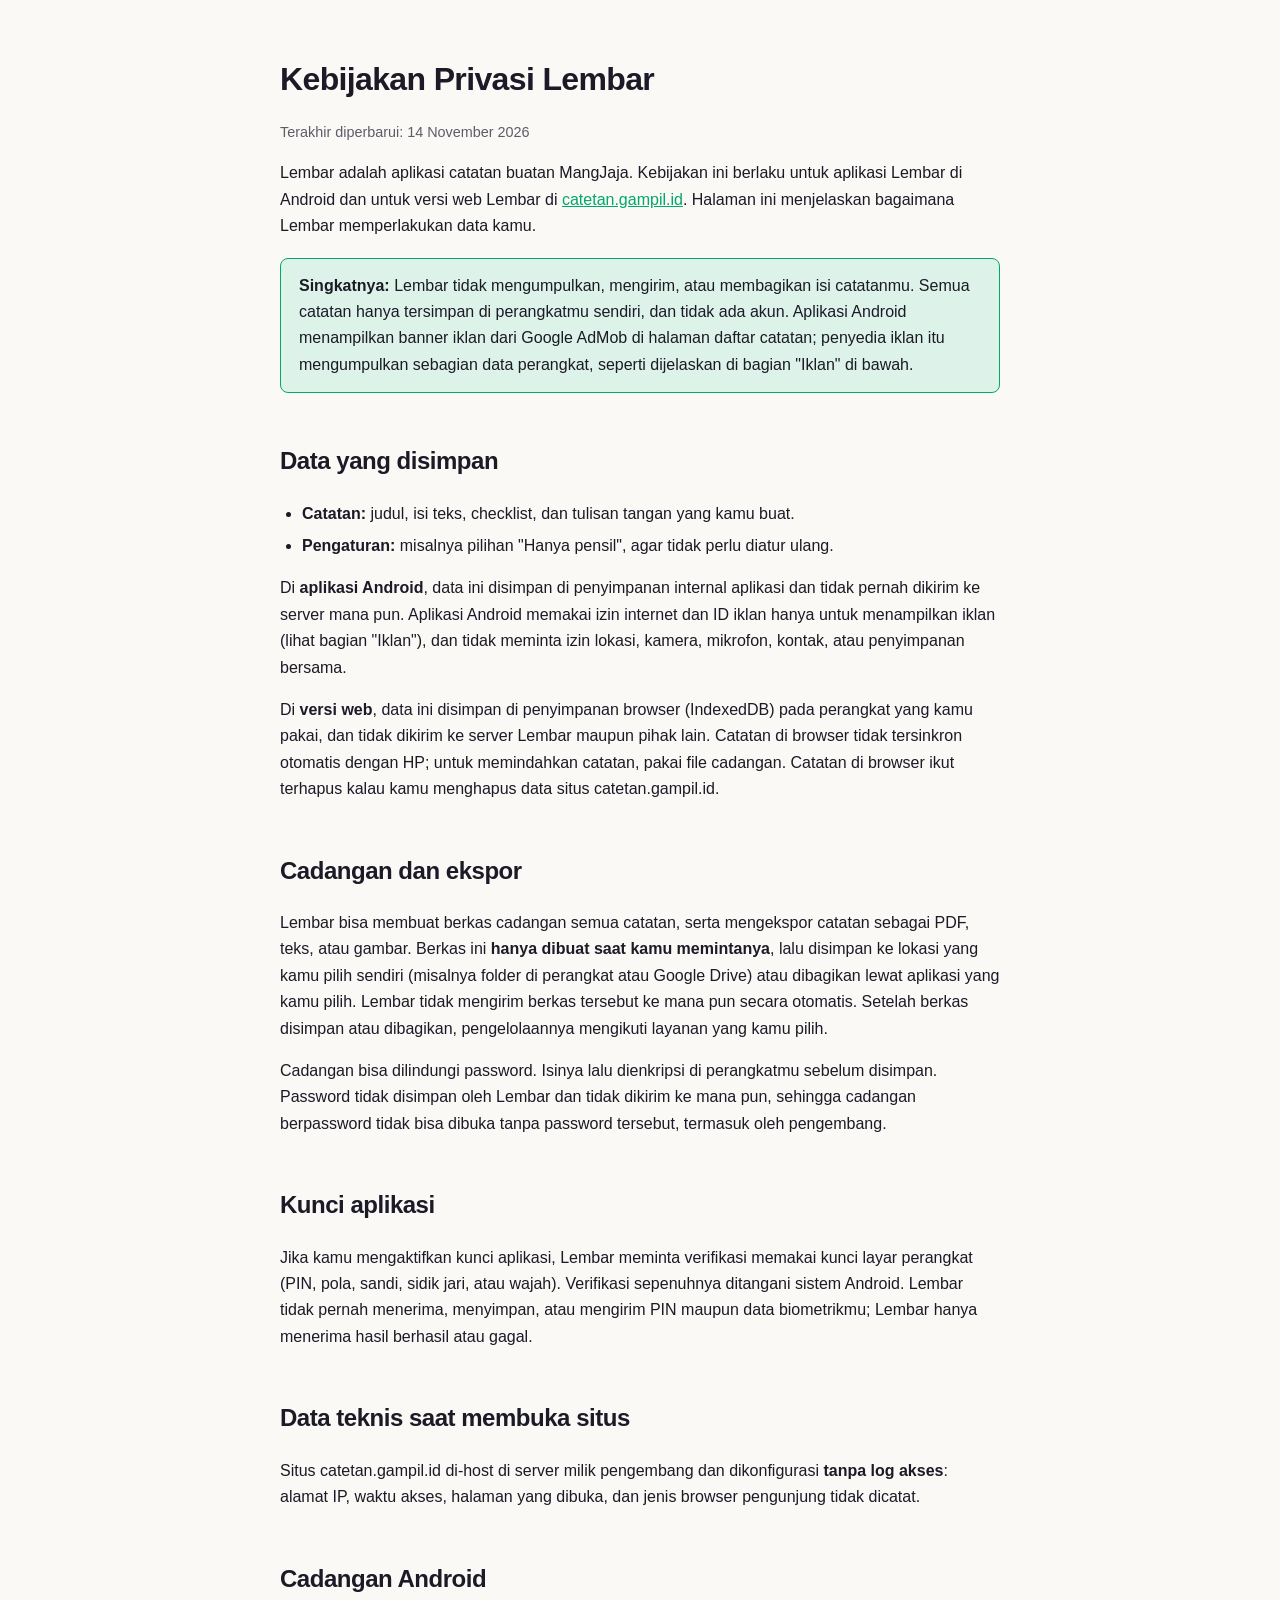
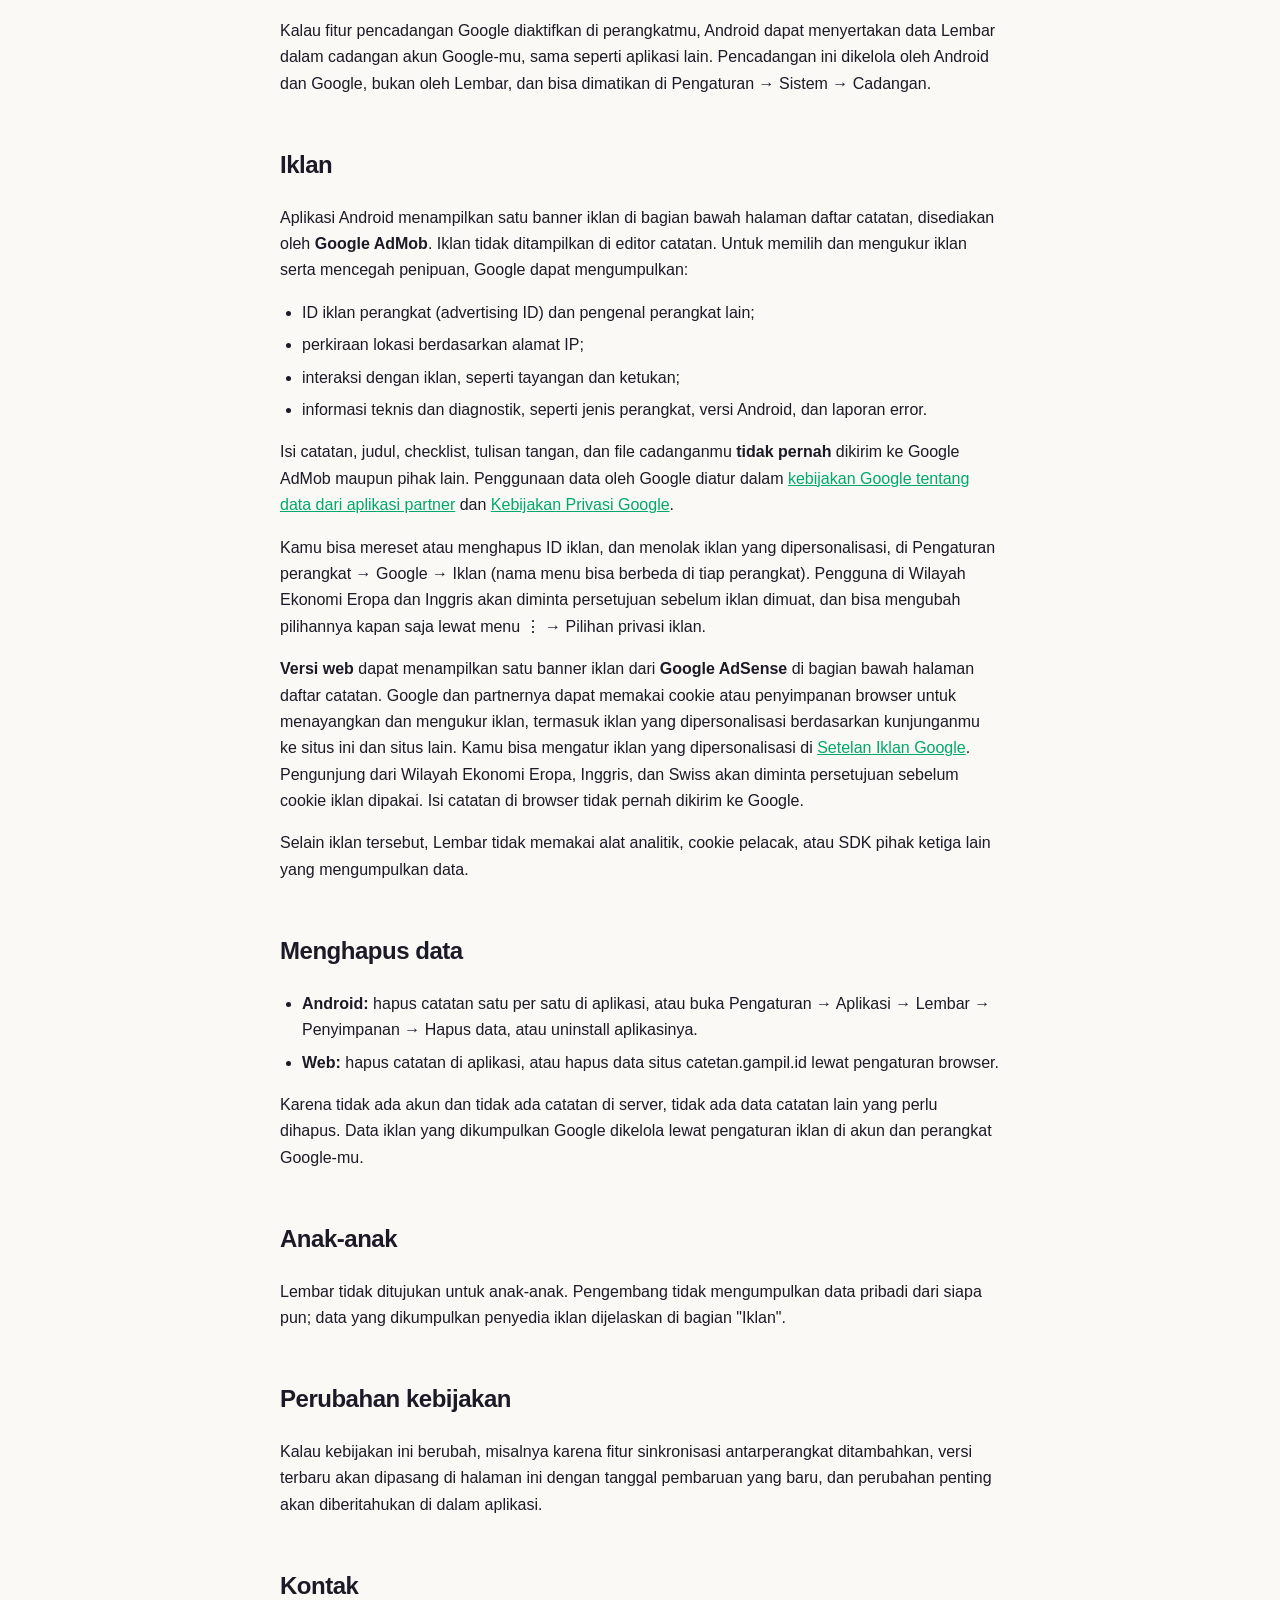
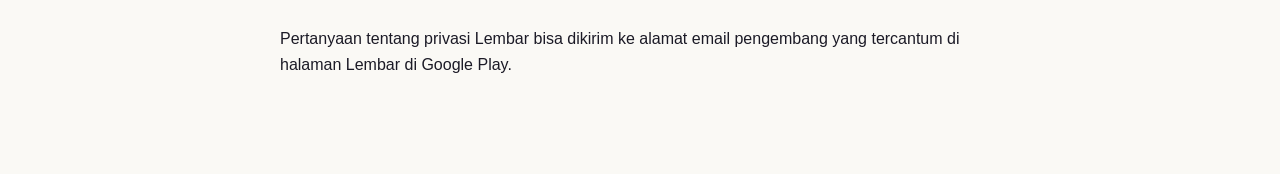
==== commit 09b0385b: "Gabungkan perubahan main (tanpa log akses) ke Lembar versi web" ====
--- a/privacy/index.html
+++ b/privacy/index.html
@@ -61,11 +61,8 @@
   hasil berhasil atau gagal.</p>
 
   <h2>Data teknis saat membuka situs</h2>
-  <p>Situs catetan.gampil.id di-host di server milik pengembang. Seperti situs web pada umumnya, server
-  mencatat log akses standar saat halaman dibuka, yaitu alamat IP, waktu akses, halaman yang
-  dibuka, dan jenis browser. Log ini hanya dipakai untuk keamanan dan mengatasi gangguan, tidak
-  dipakai untuk iklan atau pelacakan, tidak dibagikan ke pihak lain, dan terhapus otomatis setelah
-  sekitar 14 hari. Hal ini tidak berlaku untuk aplikasi Android.</p>
+  <p>Situs catetan.gampil.id di-host di server milik pengembang dan dikonfigurasi <strong>tanpa log
+  akses</strong>: alamat IP, waktu akses, halaman yang dibuka, dan jenis browser pengunjung tidak dicatat.</p>
 
   <h2>Cadangan Android</h2>
   <p>Kalau fitur pencadangan Google diaktifkan di perangkatmu, Android dapat menyertakan data
